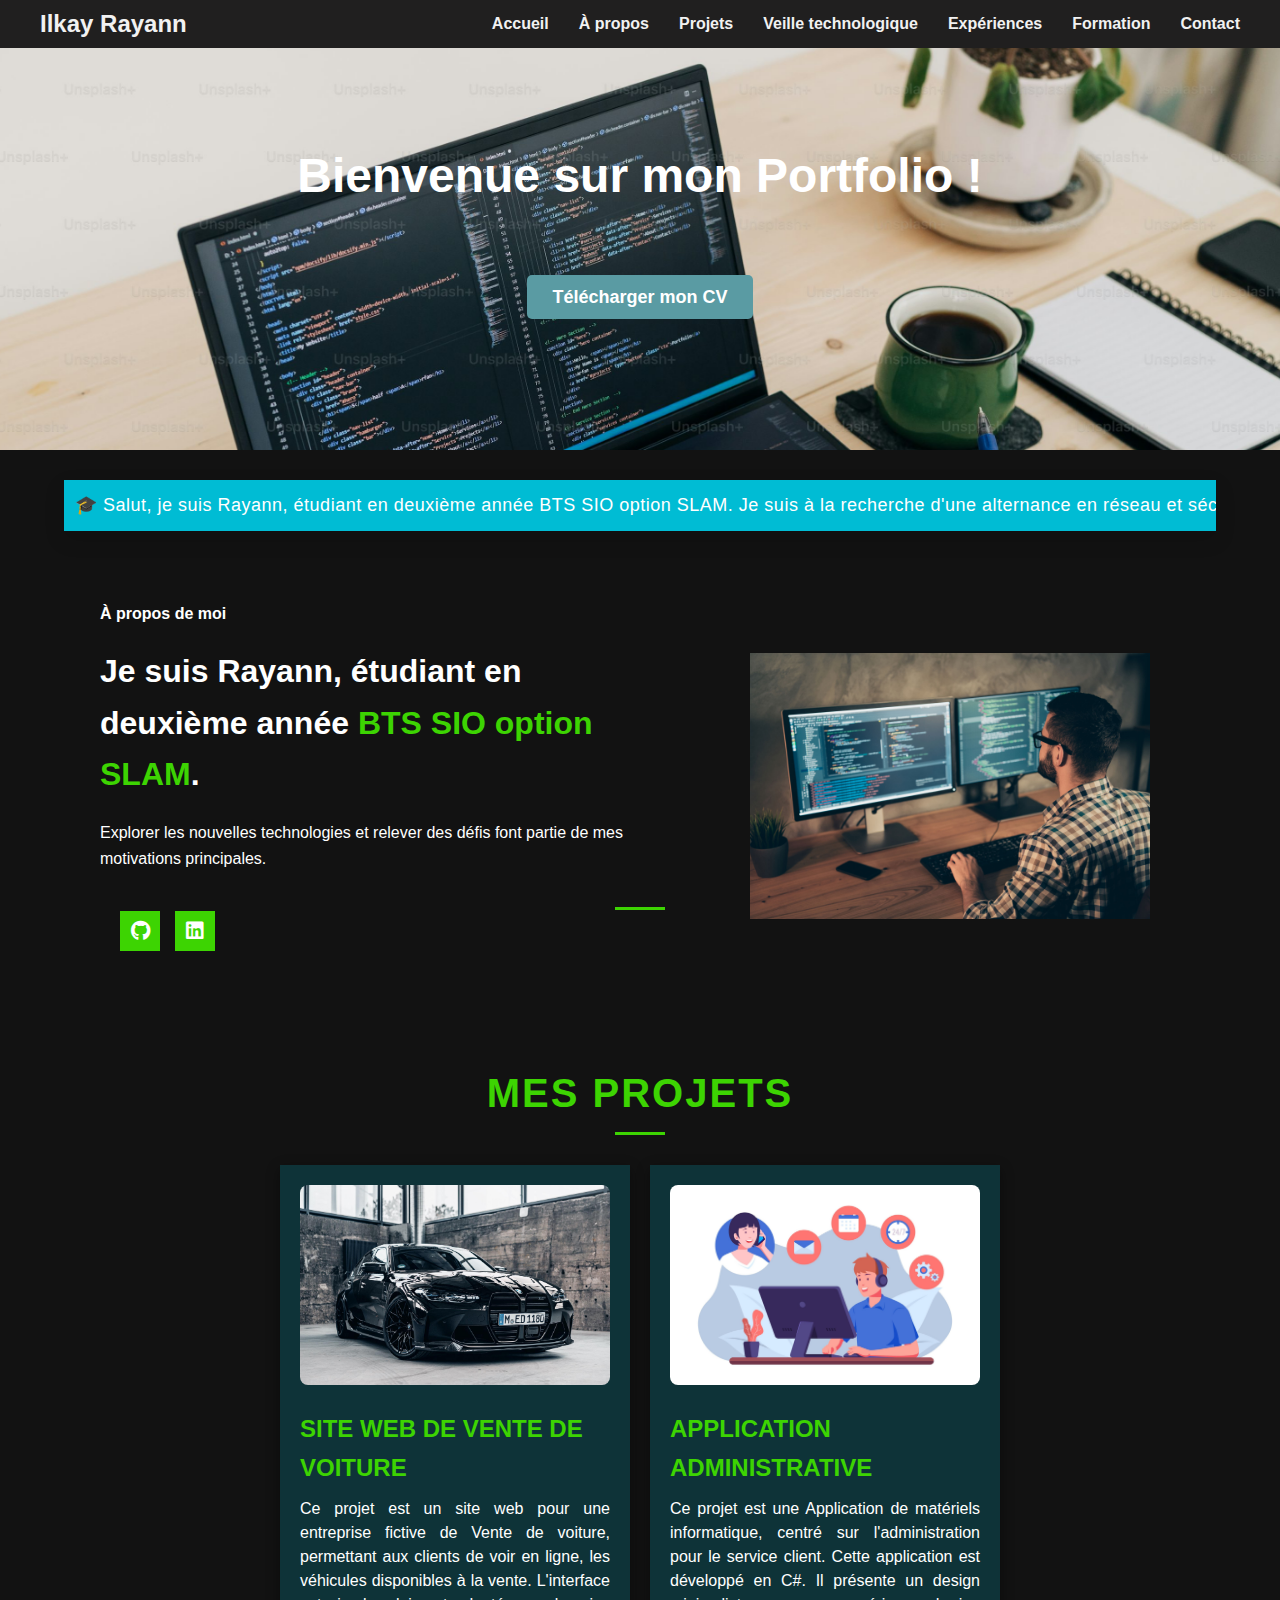
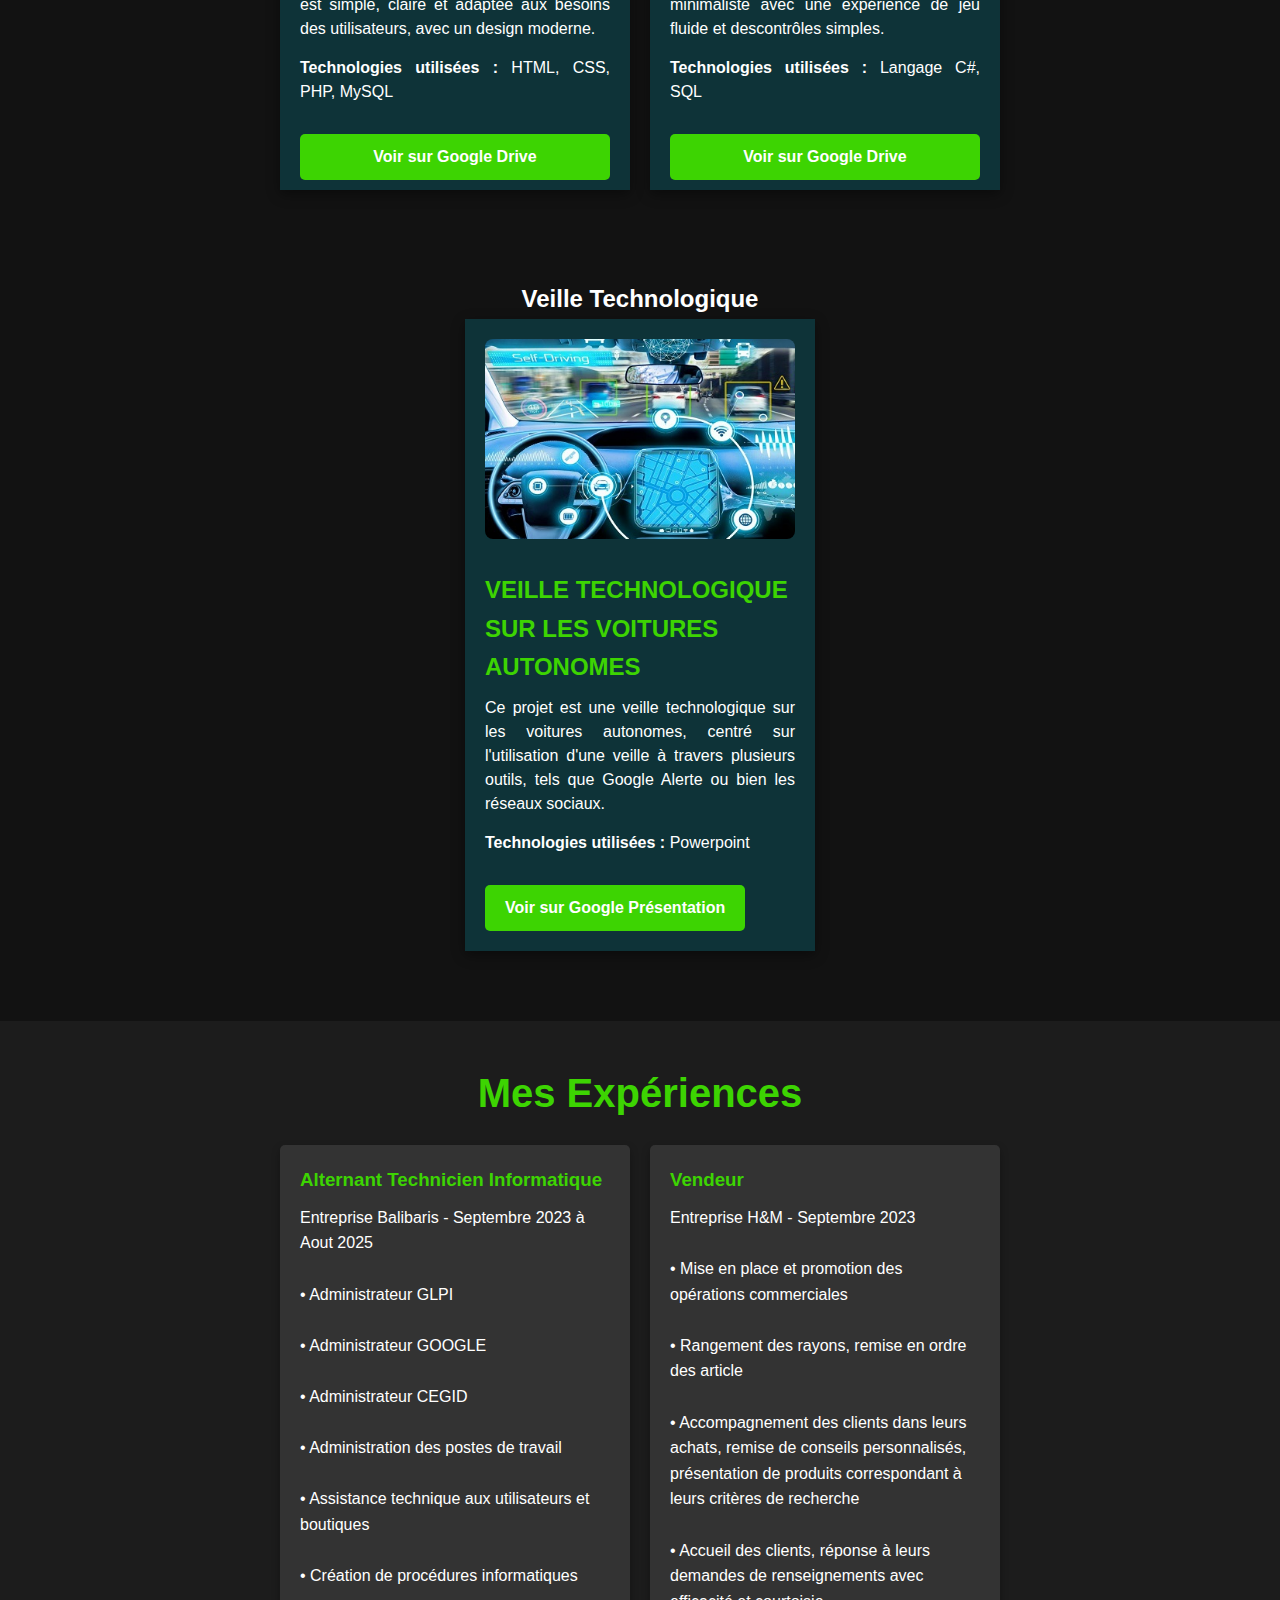
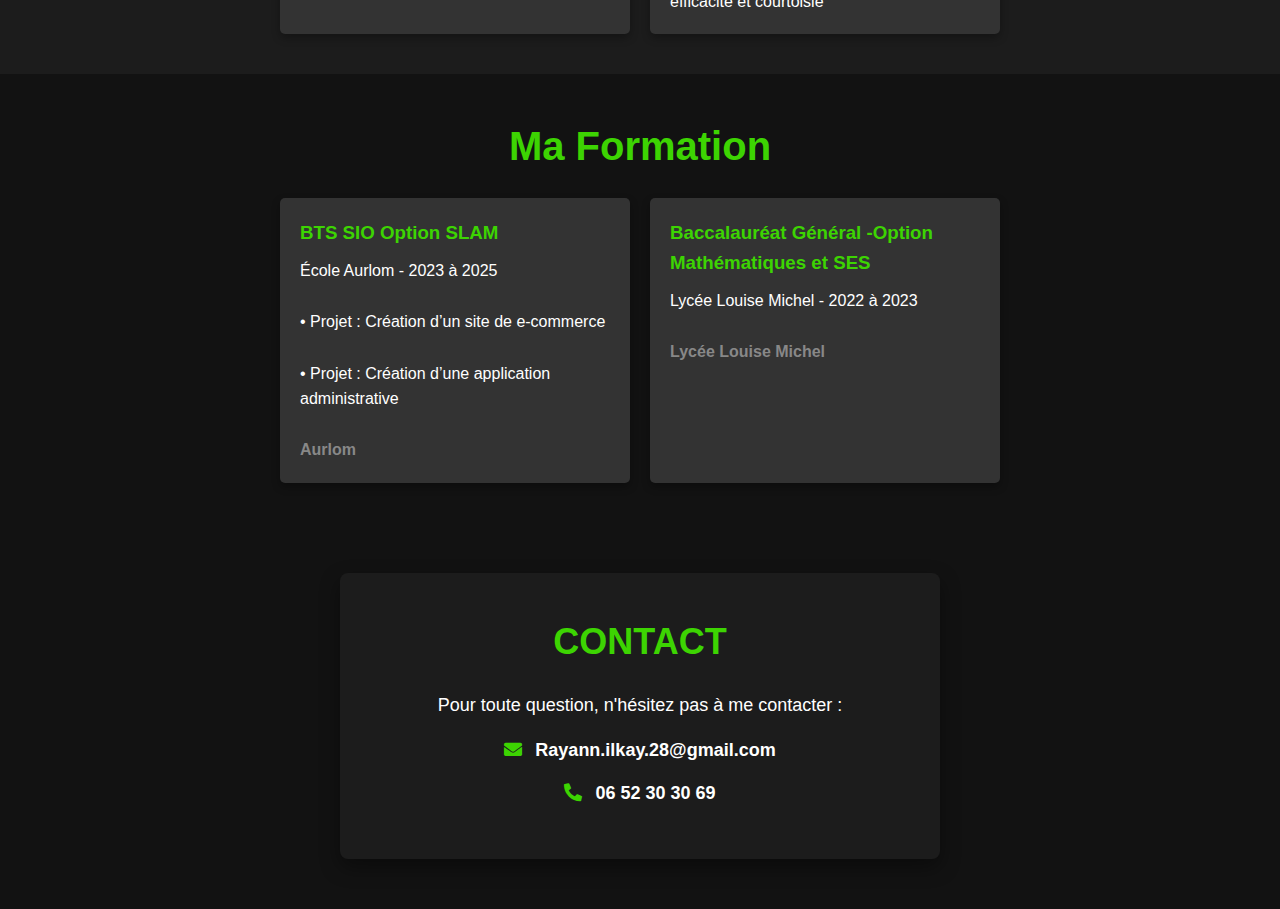
==== index.html @ 980ea661 "Update index.html" ====
<!DOCTYPE html>
<html lang="fr">

<head>
    <meta charset="UTF-8">
    <meta name="viewport" content="width=device-width, initial-scale=1.0">
    <link href="https://cdnjs.cloudflare.com/ajax/libs/font-awesome/5.15.4/css/all.min.css" rel="stylesheet">
    <title>Portfolio - Ilkay Rayann</title>
    <link rel="stylesheet" href="css/styles.css">
</head>

<body>
    <!-- Barre de navigation -->
    <header>
        <div class="navbar">
            <div class="logo">Ilkay Rayann</div>
            <nav>
                <ul class="nav-links">
                    <li><a href="#accueil" id="menu-accueil">Accueil</a></li>
                    <li><a href="#about" id="menu-about">À propos</a></li>
                    <li><a href="#projets" id="menu-projets">Projets</a></li>
                    <li><a href="#veille" id="menu-veille">Veille technologique</a></li>
                    <li><a href="#experiences" id="menu-experiences">Expériences</a></li>
                    <li><a href="#formation" id="menu-formation">Formation</a></li>
                    <li><a href="#contact" id="menu-contact">Contact</a></li>
                </ul>
            </nav>
            <div class="burger">
                <div class="line"></div>
                <div class="line"></div>
                <div class="line"></div>
            </div>
        </div>
    </header>

    <!-- Section Accueil -->
    <section id="accueil">
        <div class="content">
            <h1>Bienvenue sur mon Portfolio !</h1>
            <p>Je suis Ilkay Rayann, étudiant en deuxième année de BTS SIO option SLAM.</p>
            <br>
            <a href="CV_ILKAY_RAYANN.pdf" class="btn" download>Télécharger mon CV</a>
        </div>
    </section>

    <!-- Section Sleek Scrolling Bar -->
    <div class="sleek-scrolling-bar">
        <p>🎓 Salut, je suis Rayann, étudiant en deuxième année BTS SIO option SLAM. Je suis à la recherche d'une alternance en réseau et sécurité </p>
    </div>

    <!-- Section À propos -->
    <section id="about" class="main-content">
        <div class="left-column">
            <h2 class="small">À propos de moi</h2>
            <h1 class="large">Je suis Rayann, étudiant en deuxième année <span class="highlight">BTS SIO option
                    SLAM</span>.</h1>
            <p class="small">Explorer les nouvelles technologies et relever des défis font partie de mes motivations
                principales.</p>
            <div class="cta">
                
                <div class="social-icons">
                    <a href="https://github.com/Rayannys" target="_blank" class="icon github">
                        <i class="fab fa-github"></i>
                    </a>
                    <a href="https://www.linkedin.com/in/rayann-ilkay-1a6562274/" target="_blank" class="icon linkedin">
                        <i class="fab fa-linkedin"></i>
                    </a>
                </div>
            </div>
        </div>
        <div class="right-column">
            <img src="css/images/DEV.jpg" alt="Image de Profil" class="profile-image">
        </div>
    </section>

    <!-- Section Projets -->
    <section id="projets" class="projects">
        <h2>Mes Projets</h2>
        <div class="projects-container">
           
           
            <!-- Projet 1: Site Web de Vente de Voiture -->
            <div class="project-card">
                <img src="css/images/PPE1.jpg" alt="Site Web de Vente de Voiture" class="project-image">
                <h3>Site Web de Vente de Voiture</h3>
                <p class="project-description">Ce projet est un site web pour une entreprise fictive de Vente 
                    de voiture, permettant aux clients de voir en ligne, les véhicules disponibles à la vente. L'interface est simple, claire et adaptée aux
                    besoins des utilisateurs, avec un design moderne.</p>
                <p><strong>Technologies utilisées :</strong> HTML, CSS, PHP, MySQL</p>
                <a href="https://tinyurl.com/yas32jhe" class="drive-link" target="_blank">Voir sur Google Drive</a>
            </div>

 
            <!-- Projet 2: Application Administrative service client -->
            <div class="project-card">
                <img src="css/images/SAV.jpg" alt="Application Administrative" class="project-image">
                <h3>Application Administrative</h3>
                <p class="project-description">Ce projet est une Application de matériels informatique, centré sur l'administration pour le service client. 
                    Cette application est développé en C#. Il présente un design minimaliste avec une expérience de jeu fluide et descontrôles simples.</p>
                <p><strong>Technologies utilisées :</strong> Langage C#, SQL</p>
                <a href="https://tinyurl.com/25c963fn" class="drive-link" target="_blank">Voir sur Google Drive</a>
            </div>
      
        </div>
    </section>

              <!-- Section Veille Technologique -->
<section id="veille">
    <h2>Veille Technologique</h2>
    <div class="veille-container">
        <div class="veille-card">
            <img src="css/images/E4.jpg" alt="Veille technologique" class="veille-image">
            <h3>Veille technologique sur les voitures autonomes</h3>
            <p class="veille-description">Ce projet est une veille technologique sur les voitures autonomes, centré sur l'utilisation d'une veille à travers plusieurs outils, tels que Google Alerte ou bien les réseaux sociaux.</p>
            <p><strong>Technologies utilisées :</strong> Powerpoint</p>
            <a href="https://docs.google.com/presentation/d/1jbTxfVOalMhd9mjgR3KRWCX53O6tV93J/edit#" class="drive-link" target="_blank">Voir sur Google Présentation</a>
        </div>
    </div>
</section>
   

    <!-- Section Expériences -->
    <section id="experiences">
        <h2>Mes Expériences</h2>
        <div class="experiences-container">
            <div class="experience-card">
                <h3>Alternant Technicien Informatique</h3>
                <p>Entreprise Balibaris - Septembre 2023 à Aout 2025</p>
               
                <p>  
                   <br>• Administrateur GLPI
              <br> <br>• Administrateur GOOGLE
              <br> <br>• Administrateur CEGID
              <br> <br> • Administration des postes de travail
              <br> <br> • Assistance technique aux utilisateurs et boutiques
              <br> <br> • Création de procédures informatiques</p>
           
            </div>
            <div class="experience-card">
                <h3>Vendeur</h3>
                <p>Entreprise H&M - Septembre 2023</p>
                <p>
                    
               <br> • Mise en place et promotion des opérations commerciales
           <br> <br>• Rangement des rayons, remise en ordre des article
           <br> <br>• Accompagnement des clients dans leurs achats, remise de conseils
                    personnalisés, présentation de produits correspondant à leurs critères de
                    recherche
           <br> <br>• Accueil des clients, réponse à leurs demandes de renseignements avec
                    efficacité et courtoisie</p>
            </div>
        </div>
    </section>
    

    <!-- Section Formation -->
    <section id="formation">
        <h2>Ma Formation</h2>
        <div class="formation-container">
            <div class="formation-card">
                <h3>BTS SIO Option SLAM</h3>
                <p>École Aurlom - 2023 à 2025</p>
                <p>
                    <br>• Projet : Création d’un site de e-commerce
              <br><br>  • Projet : Création d’une application administrative</p>
               
                 <br>   <a href="https://www.aurlom.com/c-bts/cms/2452-bts-sio.html?_gl=1*n3flul*_up*MQ..*_gs*MQ..&gclid=Cj0KCQiAx9q6BhCDARIsACwUxu5YPir5GxwnkuAHNRBmlIlKyrubEKLatRWYUTVWZgVsoILCwoQP7mUaAr54EALw_wcB">Aurlom</a>
            </div>
            <div class="formation-card">
                <h3>Baccalauréat Général -Option Mathématiques et SES</h3>
                <p>Lycée Louise Michel - 2022 à 2023</p>
                <br> <a href="https://www.louisemichelbobigny.fr/bacGeneral">Lycée Louise Michel</a>

            </div>
        </div>
    </section>
    

    <!-- Section Contact -->
<section id="contact" class="contact">
    <h2>Contact</h2>
    <p>Pour toute question, n'hésitez pas à me contacter :</p>
    <div class="contact-info">
        <p><i class="fas fa-envelope"></i> <a href="mailto:">Rayann.ilkay.28@gmail.com</p>
        <p><i class="fas fa-phone-alt"></i> <a href="tel:">06 52 30 30 69</a></p>
    </div>
</section>


    <script src="js/script.js"></script>
</body>

</html>
---- css/styles.css ----
@import url('https://fonts.googleapis.com/css2?family=Poppins:wght@600&family=Roboto:wght@400&display=swap');



* {
  margin: 0;
    padding: 0;
    box-sizing: border-box;
}

body {
    font-family: 'Arial', sans-serif;
    background-color: #121212;
    color: #ffffff;
    line-height: 1.6;
}

header {
    width: 100%;
    position: fixed; /* La barre reste fixe */
    top: 0;
    left: 0;
    background-color: rgb(155, 148, 148); /* Opacité pleine */
    transition: background-color 0.3s ease;
    z-index: 1000; /* Assure que la barre est au-dessus */
}

.navbar {
    display: flex;
    justify-content: space-between;
    align-items: center;
    max-width: 1200px;
    margin: 0 auto;
}
header.scrolled {
    background-color: rgba(67, 67, 67, 0.7); 
}
.logo {
    font-size: 24px;
    font-weight: bold;
    color: #f1f1f1;
    cursor: pointer;
}

.nav-links {
    list-style: none;
    display: flex;
    gap: 30px;
    position: relative;
    z-index: 5;
}

.nav-links li {
    display: inline;
}

.nav-links a {
    text-decoration: none;
    color: #f1f1f1;
    font-size: 16px;
    position: relative;
    padding-bottom: 5px;
    transition: color 0.3s ease;
}

.nav-links a:hover {
    color: #4e6e72;
}

.nav-links a:before {
    content: '';
    position: absolute;
    bottom: 0;
    left: 0;
    width: 0;
    height: 2px;
    background-color: 4e6e72;
    transition: width 0.3s ease;
}

.nav-links a:hover:before {
    width: 100%;
}

.nav-links a.clicked:before {
    width: 100%;
}

.burger {
    display: none;
    flex-direction: column;
    gap: 5px;
    cursor: pointer;
    z-index: 15;
}

.burger .line {
    width: 25px;
    height: 3px;
    background-color: #ffffff;
}


/* "Bienvenue sur mon portfolio" */
#accueil {
    position: relative;
    height: 50vh;
    background-image: url('images/it.jpg');
    background-attachment: fixed;
    background-size: cover;
    background-position: center;
    display: flex;
    justify-content: center;
    align-items: center;
    text-align: center;
    color: #ffffff;
    z-index: 1;
}

#accueil .content {
    position: relative;
    z-index: 2;
    padding: 20px;
    text-align: center;
}

#accueil h1 {
    font-size: 48px;
    font-weight: bold;
    animation: fadeIn 3s ease-in-out;
    margin-bottom: 10px;
}

#accueil p {
    font-size: 20px;
    margin-top: 10px;
    opacity: 0;
    animation: fadeIn 3s ease-in-out 1s forwards;
}

#accueil .btn {
    margin-top: 30px;
    padding: 12px 25px;
    background-color: #5a9ba3;
    color: #fff;
    font-size: 18px;
    text-decoration: none;
    border-radius: 5px;
    transition: background-color 0.3s ease;
}

#accueil .btn:hover {
    background-color: #0097a7;
}

@keyframes fadeIn {
    from {
        opacity: 0;
        transform: translateY(20px);
    }
    to {
        opacity: 1;
        transform: translateY(0);
    }
}

@media (max-width: 768px) {
    #accueil {
        height: 50vh;
        background-size: cover;
    }

    #accueil .content {
        padding: 15px;
    }

    #accueil h1 {
        font-size: 32px;
        margin-bottom: 5px;
    }

    #accueil p {
        font-size: 18px;
        margin-top: 5px;
    }

    #accueil .btn {
        padding: 10px 20px;
        font-size: 16px;
        margin-top: 30px;
    }
}

@media (max-width: 480px) {
    #accueil {
        height: 50vh;
    }

    #accueil h1 {
        font-size: 24px;
    }

    #accueil p {
        font-size: 16px;
    }

    #accueil .btn {
        padding: 8px 15px;
        font-size: 14px;
        margin-top: 20px;
    }
}

@media (max-width: 768px) {
    .nav-links {
        flex-direction: column;
        align-items: flex-start;
        gap: 15px;
        position: fixed;
        top: 60px;
        right: -100%;
        background-color: rgba(0, 0, 0, 0.7);
        width: 200px;
        padding: 20px;
        border-radius: 5px;
        transition: right 0.5s ease;
        z-index: 10;
    }

    .nav-links.active {
        right: 20px;
    }

    .burger {
        display: flex;
    }
}









/* ******************************** Barre violette défilante ******************************************** */
.sleek-scrolling-bar {
    background:  #00bcd4; 
    color: #ffffff; 
    padding: 11px;
    overflow: hidden;
    white-space: nowrap;
    text-align: center;
    margin: 30px auto; 
    max-width: 90%; 
    box-shadow: 0 8px 20px rgba(0, 0, 0, 0.15); 
}

.sleek-scrolling-bar p {
    display: inline-block;
    font-family: 'Inter', sans-serif; 
    font-size: 18px;
    font-weight: 500; 
    letter-spacing: 0.5px; 
    animation: sleek-scrolling 15s linear infinite;
    margin: 0;
}
@keyframes sleek-scrolling {
    0% {
        transform: translateX(100%);
    }
    100% {
        transform: translateX(-100%);
    }
}


    /********************* STYLE2 POUR L IMAGE ET LE TEXTE A PROPOS DE MOI  ********************/
    .main-content {
        display: flex;
        justify-content: space-between;
        align-items: center;
        max-width: 1200px;
        margin: 50px auto;
        padding: 20px;
        gap: 40px;
    }
    
    .left-column {
        flex: 1;
        display: flex;
        flex-direction: column;
        gap: 20px;
        text-align: left;
        padding-left: 40px; /* Ajouter une marge à gauche */
    }
    
    .right-column {
        flex: 1;
        display: flex;
        justify-content: center;
    }
    
    .profile-image {
        width: 100%;
        max-width: 400px;  /* Limite de la taille de l'image */
        height: auto;
        /* Pas de border-radius ici, l'image restera carrée/rectangulaire */
    }
    
    /* Taille des textes */
    .small {
        font-size: 1rem;
    }
    
    .large {
        font-size: 2rem;
        font-weight: bold;
    }
    
    /* Texte de la couleur du bouton */
    .highlight {
        color: #3dd402; /* La même couleur que le bouton */
    }
    




  /* Conteneur principal */
  .cta {
    display: flex;
    align-items: center; /* Aligne les éléments verticalement */
    justify-content: flex-start; /* Les laisse à gauche (pas centrés) */
    gap: 20px; /* Espacement entre le bouton et les icônes */
    margin: 20px;
}

/* Bouton principal */
.cta button {
    padding: 10px 20px;
    font-size: 16px;
    background-color: #3dd402;
    color: #ffffff;
    border: none;
    cursor: pointer;
    transition: background-color 0.3s ease, transform 0.3s ease;
}

.cta button:hover {
    background-color:#3dd402;
    transform: scale(1.05);
}

.social-icons {
    display: flex;
    gap: 15px; 
}

.social-icons .icon {
    display: flex;
    align-items: center;
    justify-content: center;
    width: 40px;
    height: 40px;
    background-color: #3dd402;
    text-decoration: none;
    color: #fff;
    transition: background-color 0.3s ease, transform 0.3s ease;
}

.social-icons .icon.github:hover {
    background-color: #3dd402;
}

.social-icons .icon.linkedin:hover {
    background-color: #3dd402;
}

.social-icons .icon i {
    font-size: 20px;
}


    @media (max-width: 768px) {
        .main-content {
            flex-direction: column;
            align-items: center;
            text-align: center;
        }
    
        .left-column {
            text-align: center;
            padding-left: 0; 
        }
    
        .right-column {
            margin-top: 20px;
        }
    
        .profile-image {
            max-width: 100%; 
        }
    
        .social-icons {
            justify-content: center;
        }
    }









/******************* STYLE2 POUR LES PROJETS ****************************/

.projects h2 {
    color: #3dd402;
    font-size: 40px;
    font-weight: bold;
    text-transform: uppercase;
    text-align: center;
    margin-bottom: 40px;
    letter-spacing: 2px;
    position: relative;
}

h2::after {
    content: '';
    position: absolute;
    bottom: -10px;
    left: 50%;
    transform: translateX(-50%);
    width: 50px;
    height: 3px;
    background-color: #3dd402;
}
/* Ilkay Rayann > header */
header {
    background-color: #201f1f;
    padding: 5px;
}

nav .menu {
    display: flex;
    justify-content: center;
    list-style: none;
}

nav .menu li {
    margin: 0 15px;
}

nav .menu a {
    text-decoration: none;
    color: #fff;
    font-size: 19px;
}

.projects {
    text-align: center;
    margin: 50px auto;
    padding: 20px;
    max-width: 1200px;
}

.projects-container {
    display: flex;
    flex-wrap: wrap;
    justify-content: center;
    gap: 20px;
}

.project-card {
    background-color: #00bbd432;
    overflow: hidden;
    width: 350px;
    height: 625px; /* Fixez la hauteur ici */
    padding: 20px;
    text-align: left;
    box-shadow: 0 4px 12px rgba(0, 0, 0, 0.4);
    transition: transform 0.3s ease, box-shadow 0.3s ease;
    display: flex;
    flex-direction: column;
    justify-content: space-between;
}


.project-card:hover {
    transform: translateY(-12px);
    box-shadow: 0 8px 18px rgba(0, 0, 0, 0.5);
}

.project-card img {
    width: 100%;
    height: 200px; 
    object-fit: cover;
    border-radius: 8px;
    margin-bottom: 15px;
}

.project-card h3 {
    color: #3dd402;
    font-size: 24px;
    margin: 10px 0;
    text-transform: uppercase;
}

.project-card p {
    font-size: 16px;
    color: #ffffff;
    line-height: 1.5;
    margin-bottom: 15px;
    text-align: justify;
}

.project-card a {
    background-color: #3dd402;
    color: #fff;
    padding: 10px 20px;
    text-decoration: none;
    border-radius: 5px;
    display: inline-block;
    font-size: 16px;
    transition: background-color 0.3s ease;
    margin-top: 15px;
    text-align: center;
}

.project-card a:hover {
    background-color:#3dd402;
}

.hidden {
    display: none;
}

#show-more-btn {
    background-color:#3dd402;
    color: white;
    padding: 12px 25px;
    font-size: 18px;
    border: none;
    border-radius: 5px;
    cursor: pointer;
    transition: background-color 0.3s ease;
    margin-top: 20px;
}

#show-more-btn:hover {
    background-color: #3dd402;
}

@media (max-width: 768px) {
    .projects-container {
        flex-direction: column;
        align-items: center;
    }

    .project-card {
        width: 80%; 
    }

    .project-card img {
        height: 250px; 
    }

    #show-more-btn {
        width: 100%;
        font-size: 19px;
    }
}



#experiences {
    background-color: #1c1c1c;
    padding: 40px 20px;
    text-align: center;
}

#experiences h2 {
    color: #3dd402;
    font-size: 40px;
    margin-bottom: 20px;
}

.experiences-container {
    display: flex;
    flex-wrap: wrap;
    gap: 20px;
    justify-content: center;
}

.experience-card {
    background: #333;
    padding: 20px;
    border-radius: 5px;
    max-width: 350px;
    text-align: left;
    box-shadow: 0 4px 8px rgba(0, 0, 0, 0.3);
}

.experience-card h3 {
    color:#3dd402;
    margin-bottom: 10px;
}

.experience-card p {
    font-size: 16px;
    line-height: 1.6;
}



#formation {
    background-color: #121212;
    padding: 40px 20px;
    text-align: center;
}

#formation h2 {
    color: #3dd402;
    font-size: 40px;
    margin-bottom: 20px;
}

.formation-container {
    display: flex;
    flex-wrap: wrap;
    gap: 20px;
    justify-content: center;
}

.formation-card {
    background: #333;
    padding: 20px;
    border-radius: 5px;
    max-width: 350px;
    text-align: left;
    box-shadow: 0 4px 8px rgba(0, 0, 0, 0.3);
}

.formation-card h3 {
    color: #3dd402;
    margin-bottom: 10px;
}

.formation-card p {
    font-size: 16px;
    line-height: 1.6;
}


#contact {
    background-color: #1c1c1c;
    padding: 40px 20px;
    text-align: center;
}

/* Section Contact */
.contact {
    text-align: center;
    margin: 50px auto;
    padding: 40px 20px;
    background-color: rgba(31, 31, 31, 0.9);
    color: #ffffff;
    border-radius: 8px;
    box-shadow: 0 8px 20px rgba(0, 0, 0, 0.4);
    max-width: 600px;
}

.contact h2 {
    color: #3dd402;
    font-size: 36px;
    margin-bottom: 20px;
    text-transform: uppercase;
}

.contact p {
    font-size: 18px;
    line-height: 1.6;
    margin-bottom: 15px;
}

.contact-info p {
    font-size: 18px;
    line-height: 1.8;
    margin: 10px 0;
}

.contact-info i {
    color: #3dd402;
    margin-right: 8px;
    font-size: 18px;
}

.contact-info a {
    color: #ffffff;
    text-decoration: none;
    transition: color 0.3s ease;
}

.contact-info a:hover {
    color: #3dd402;
}

@media (max-width: 768px) {
    .contact {
        padding: 20px;
    }

    .contact h2 {
        font-size: 28px;
    }

    .contact p,
    .contact-info p {
        font-size: 16px;
    }
}

a {
    color:#888888;
    text-decoration: none;
    font-weight: bold;
    transition: color 0.3s ease;
}

a:hover {
    color: #888888;
    text-decoration: underline;
}

/* Section Veille Technologique */
#veille {
    text-align: center;
    margin: 50px auto;
    padding: 20px;
    max-width: 1200px;
}

.veille-container {
    display: flex;
    justify-content: center;
    flex-wrap: wrap;
    gap: 20px;
}
#veille-techno {
    background-color: #1c1c1c;
    padding: 40px 20px;
    text-align: center;
}

#veille-techno h2 {
    color:#3dd402;
    font-size: 40px;
    font-weight: bold;
    text-transform: uppercase;
    text-align: center;
    margin-bottom: 40px;
    letter-spacing: 2px;
    position: relative;
}

#veille-techno h2::after {
    content: '';
    position: absolute;
    bottom: -10px;
    left: 50%;
    transform: translateX(-50%);
    width: 50px;
    height: 3px;
    background-color: #3dd402;
}

.veille-container {
    display: flex;
    flex-wrap: wrap;
    justify-content: center;
    gap: 20px;
}

.veille-card {
    background-color: #00bbd432;
    overflow: hidden;
    width: 350px;
    padding: 20px;
    text-align: left;
    box-shadow: 0 4px 12px rgba(0, 0, 0, 0.4);
    transition: transform 0.3s ease, box-shadow 0.3s ease;
}

.veille-card:hover {
    transform: translateY(-12px);
    box-shadow: 0 8px 18px rgba(0, 0, 0, 0.5);
}

.veille-card img {
    width: 100%;
    height: 200px;
    object-fit: cover;
    border-radius: 8px;
    margin-bottom: 15px;
}

.veille-card h3 {
    color:#3dd402;
    font-size: 24px;
    margin: 10px 0;
    text-transform: uppercase;
}

.veille-card p {
    font-size: 16px;
    color: #ffffff;
    line-height: 1.5;
    margin-bottom: 15px;
    text-align: justify;
}

.veille-card a {
    background-color: #3dd402;
    color: #fff;
    padding: 10px 20px;
    text-decoration: none;
    border-radius: 5px;
    display: inline-block;
    font-size: 16px;
    transition: background-color 0.3s ease;
    margin-top: 15px;
    text-align: center;
}

.veille-card a:hover {
    background-color: #0097a7;
}
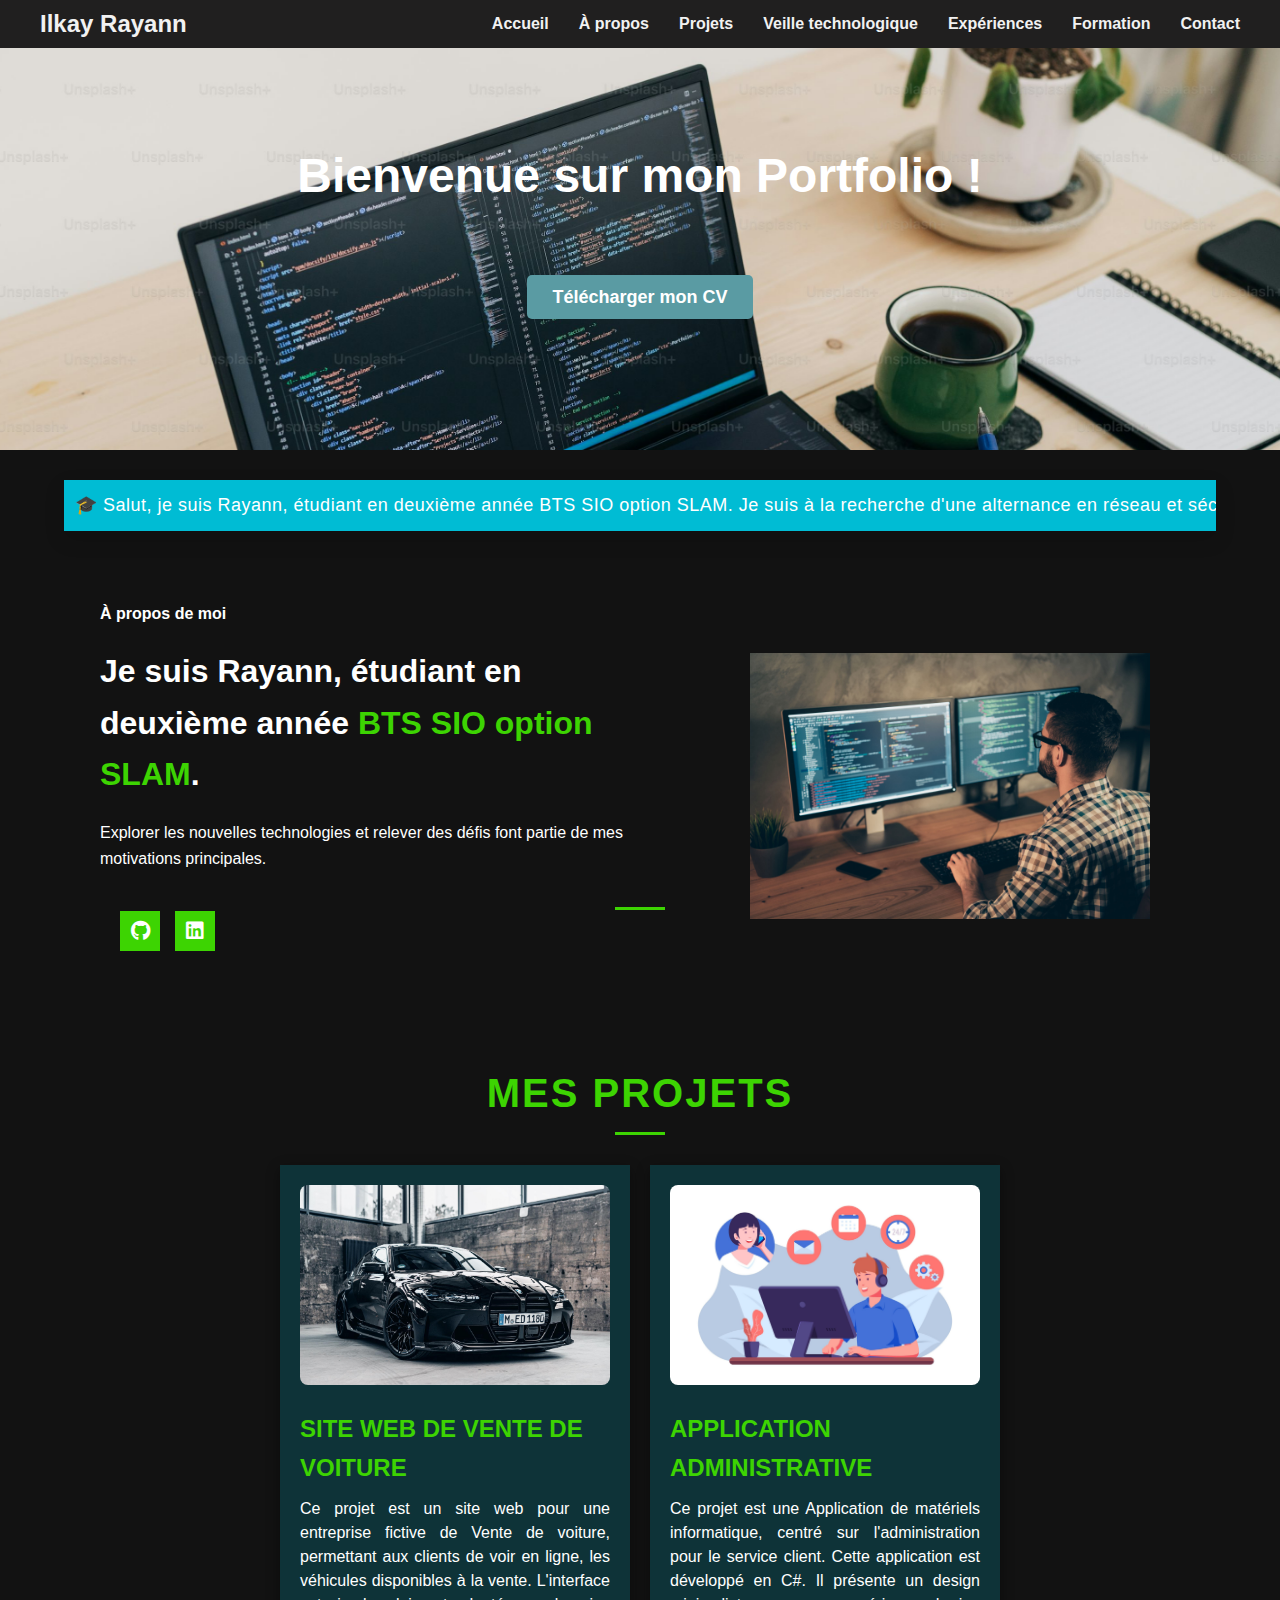
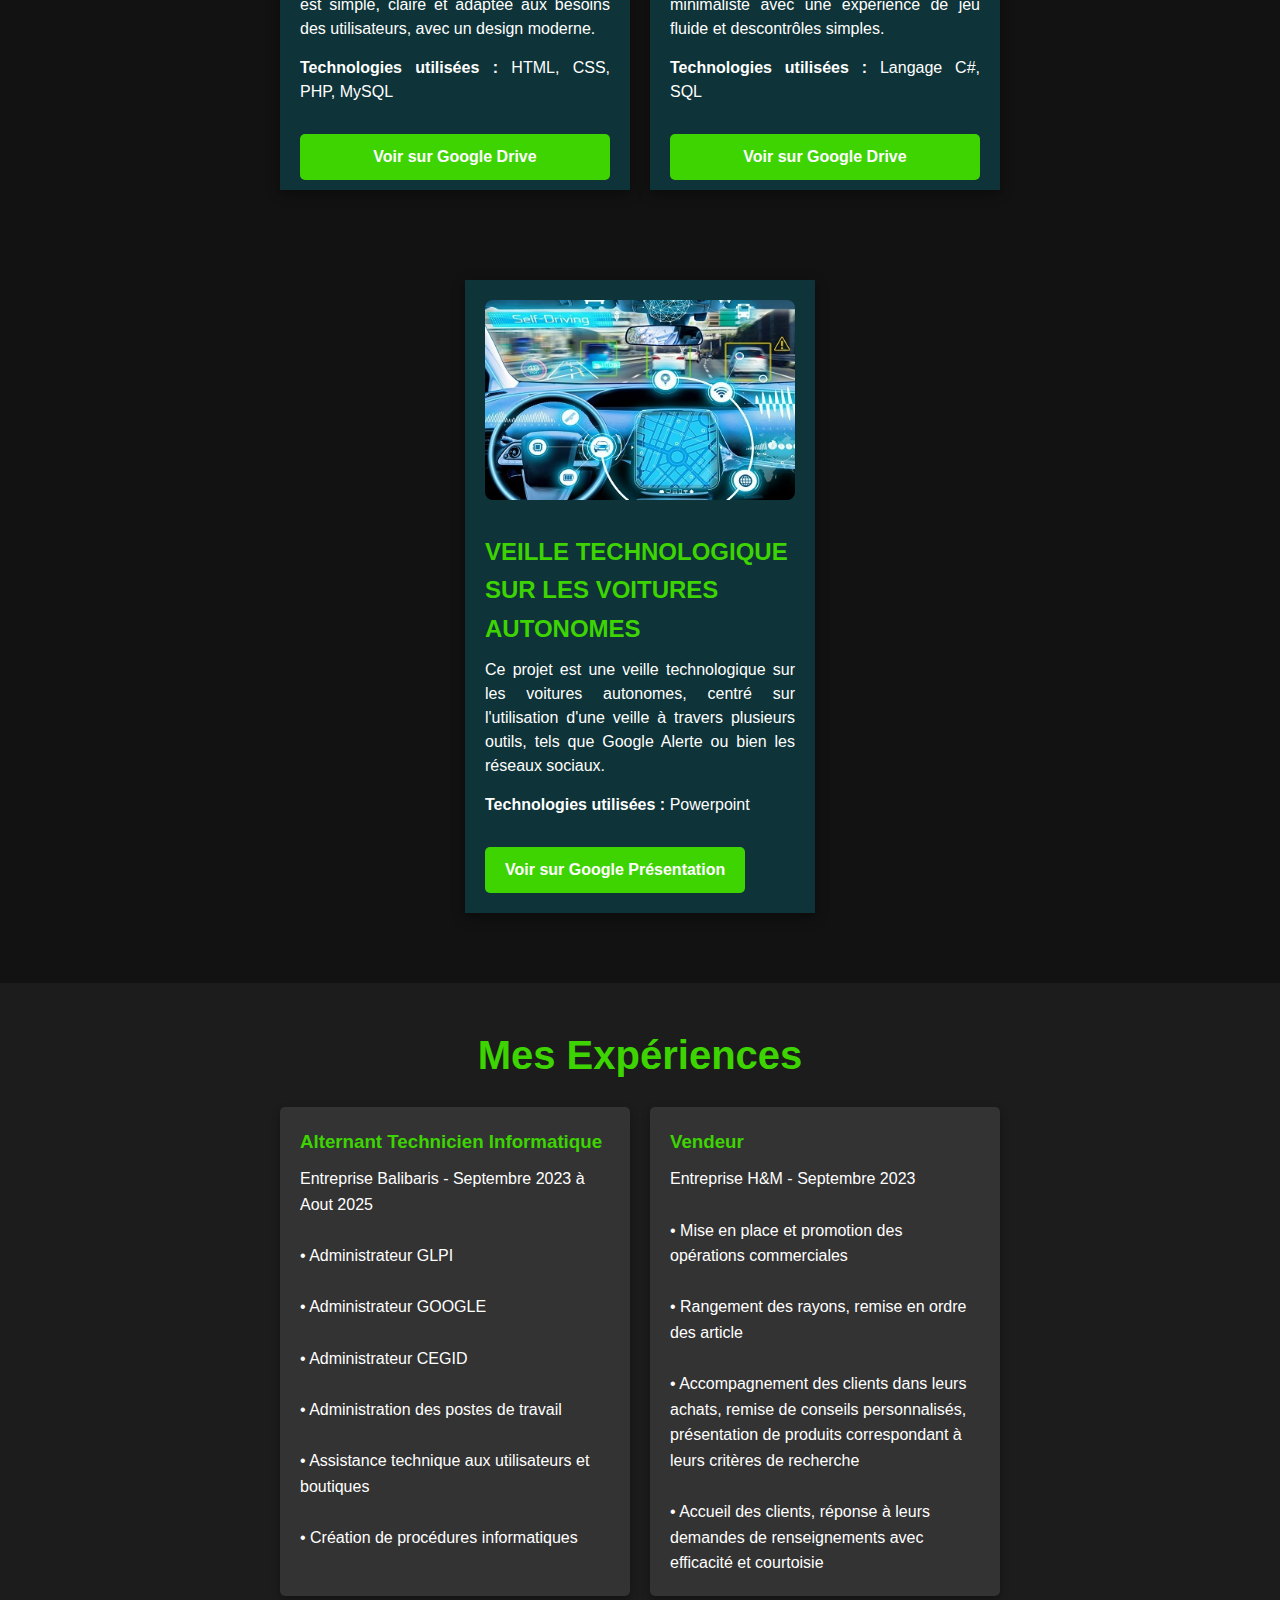
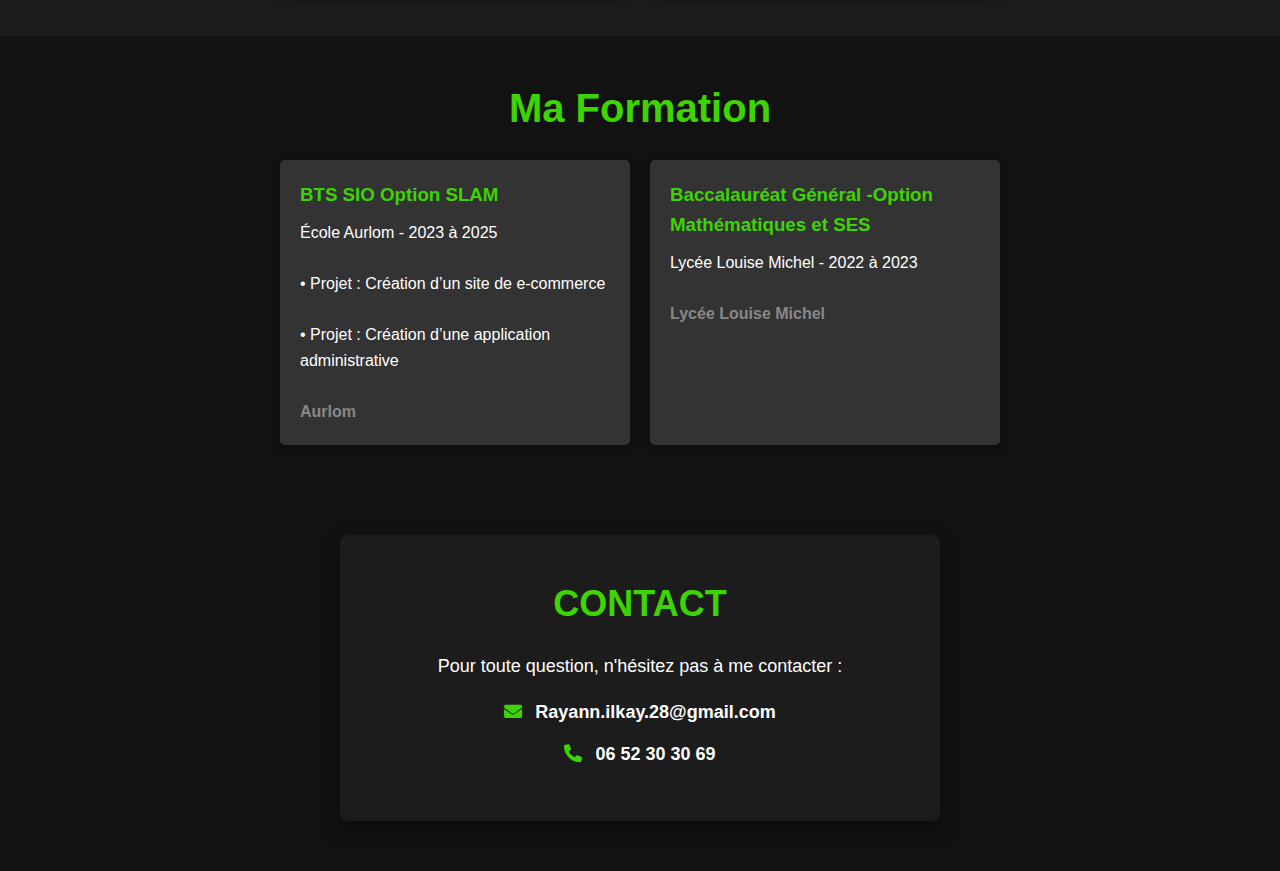
==== commit 351d3fdf: "Update index.html" ====
--- a/index.html
+++ b/index.html
@@ -106,7 +106,7 @@
 
               <!-- Section Veille Technologique -->
 <section id="veille">
-    <h2>Veille Technologique</h2>
+
     <div class="veille-container">
         <div class="veille-card">
             <img src="css/images/E4.jpg" alt="Veille technologique" class="veille-image">
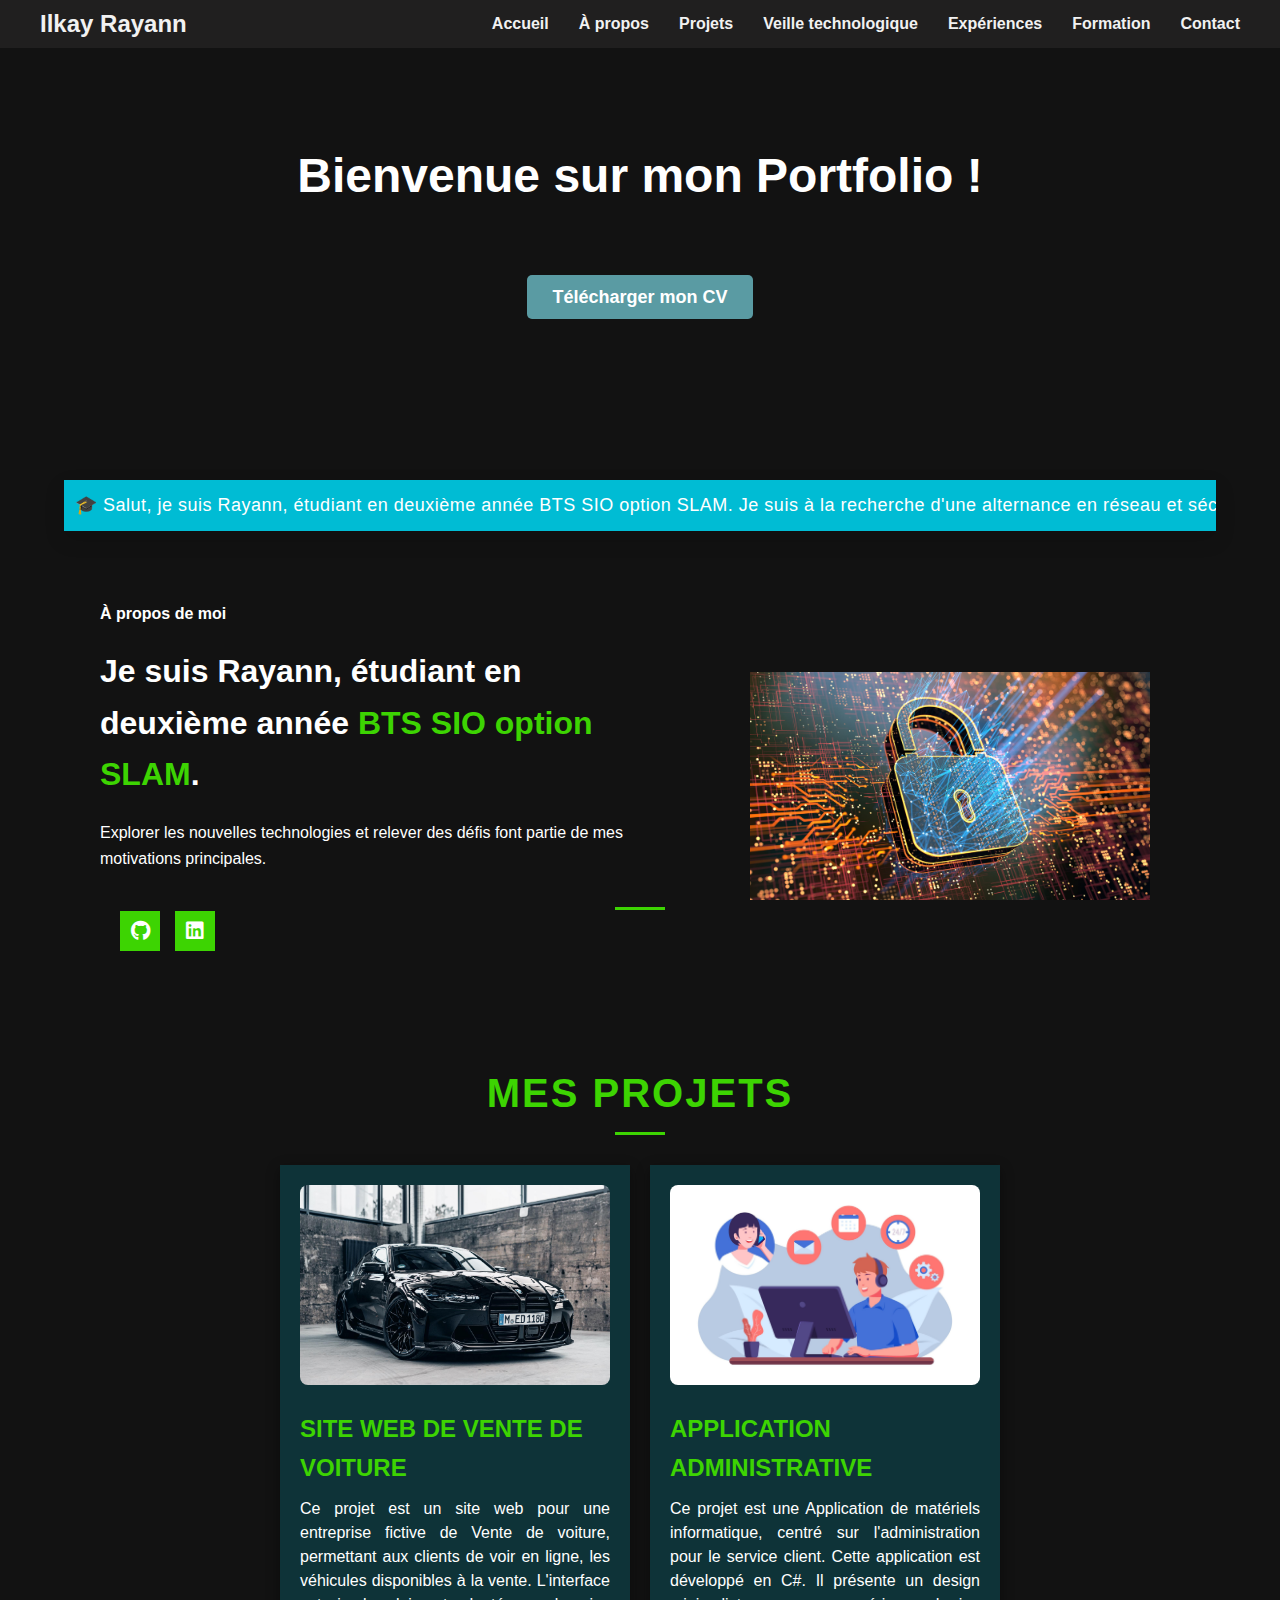
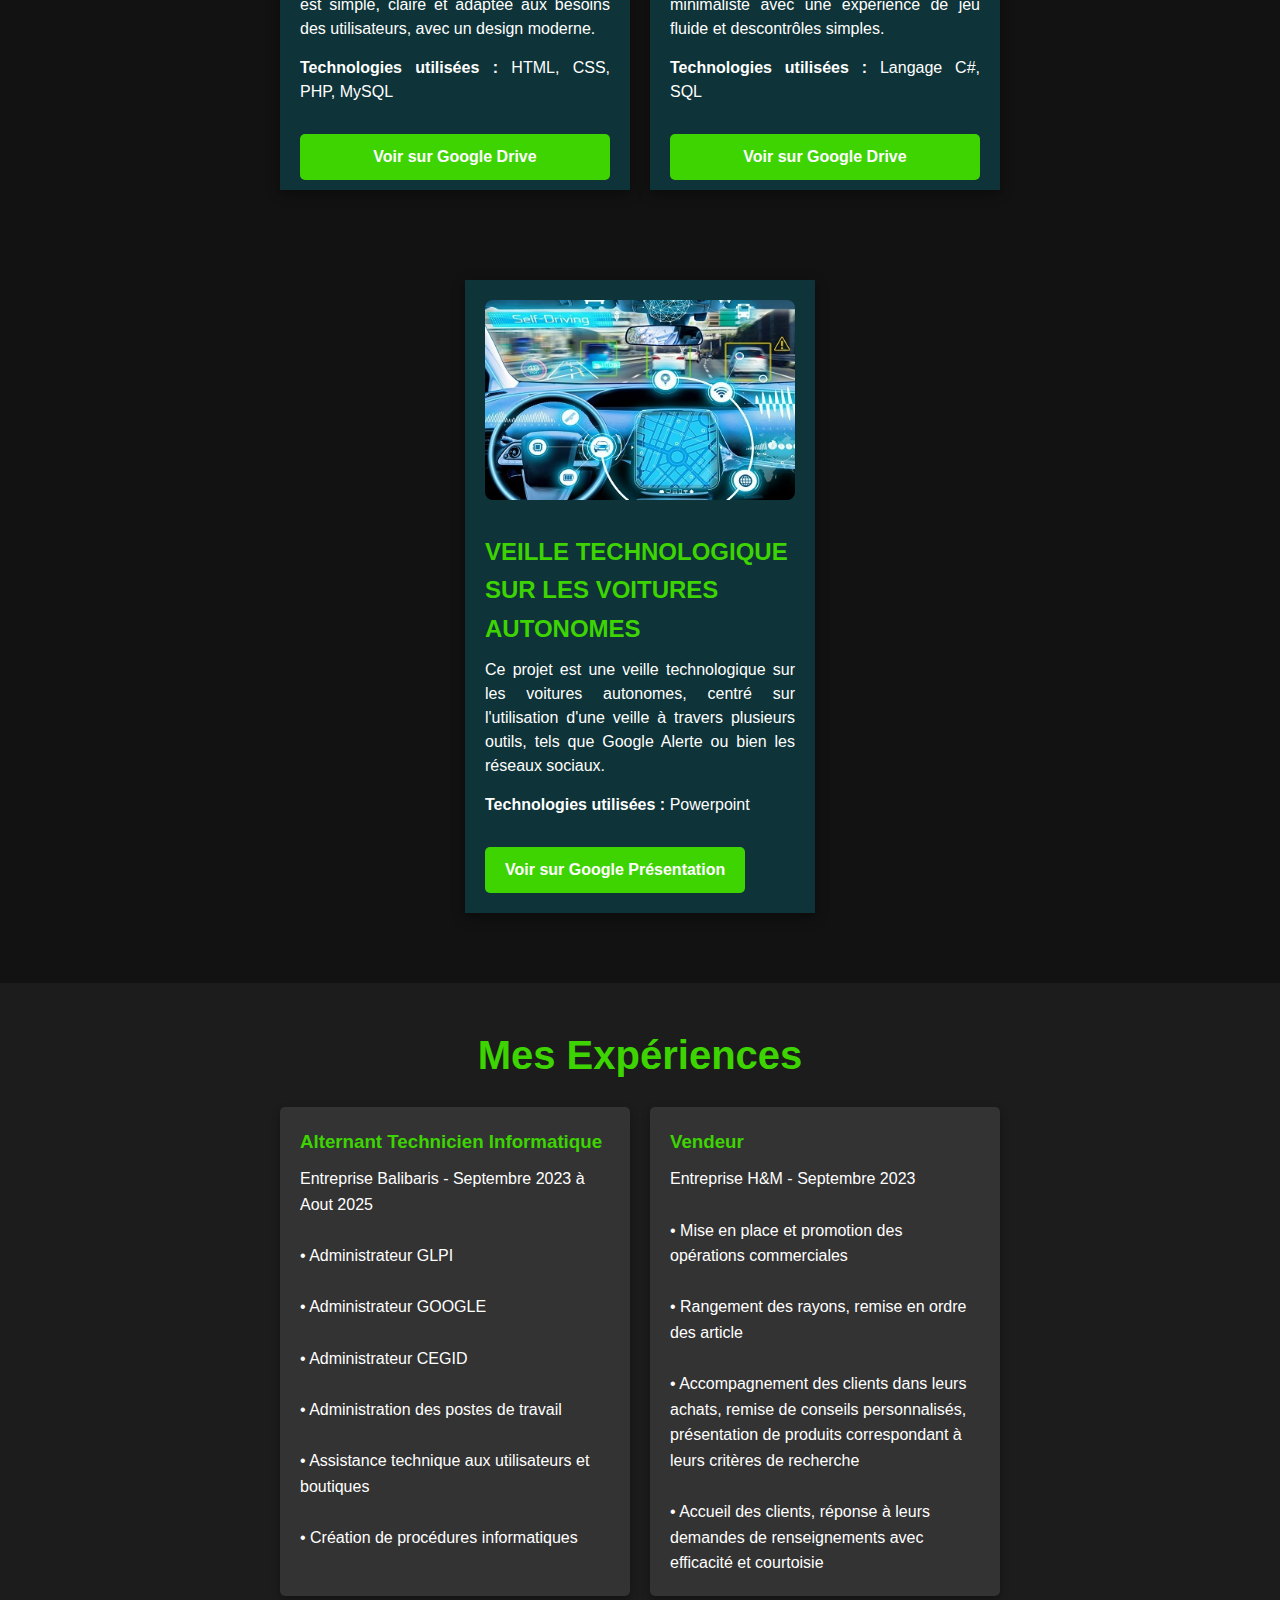
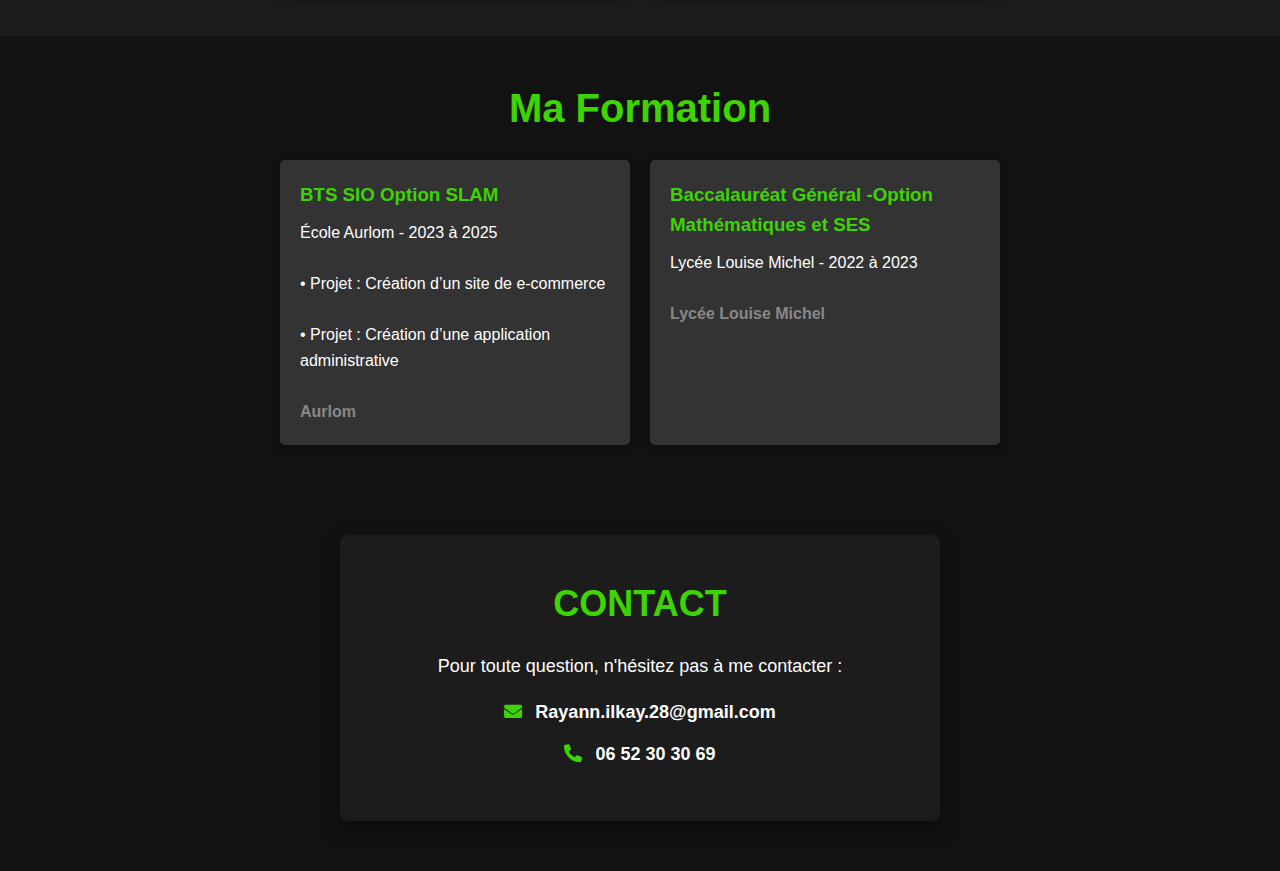
==== commit 9aae4aec: "Update index.html" ====
--- a/index.html
+++ b/index.html
@@ -69,7 +69,7 @@
             </div>
         </div>
         <div class="right-column">
-            <img src="css/images/DEV.jpg" alt="Image de Profil" class="profile-image">
+            <img src="css/images/Cyber.jpg" alt="Image de Profil" class="profile-image">
         </div>
     </section>
 
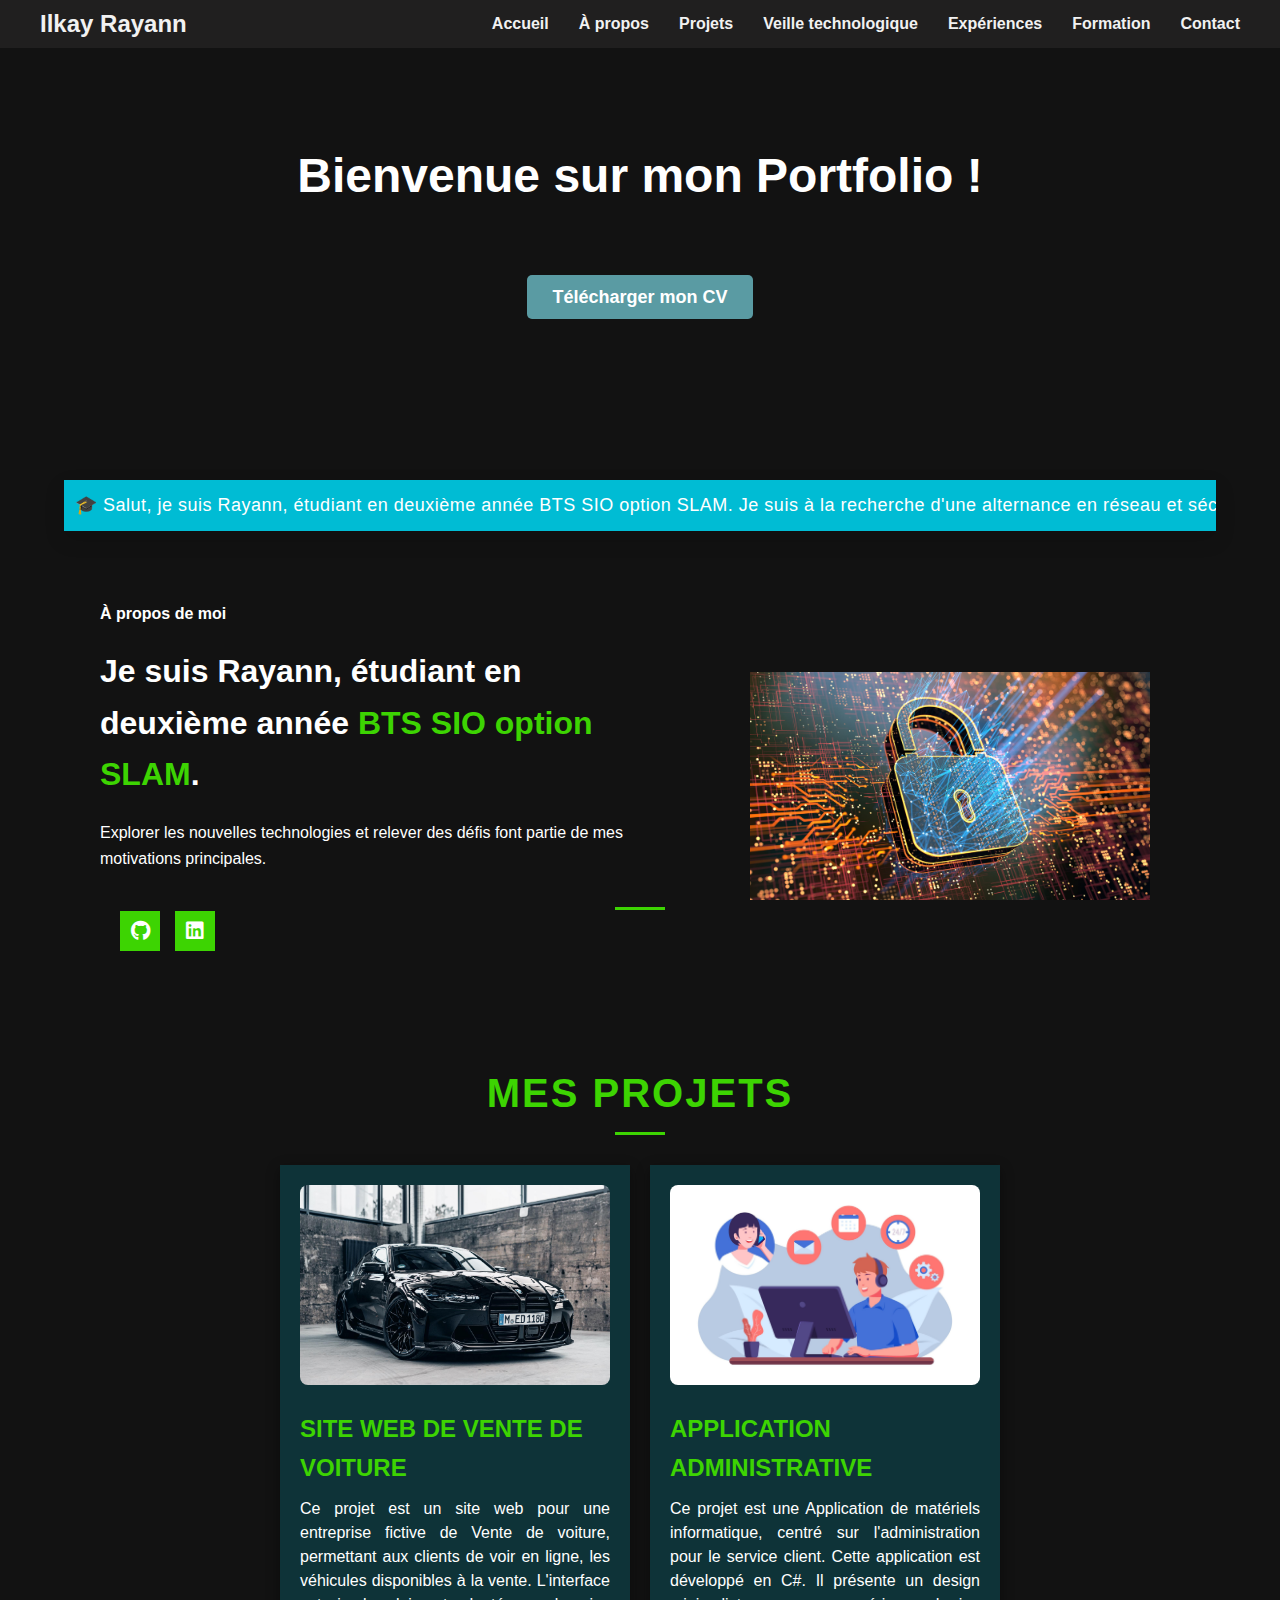
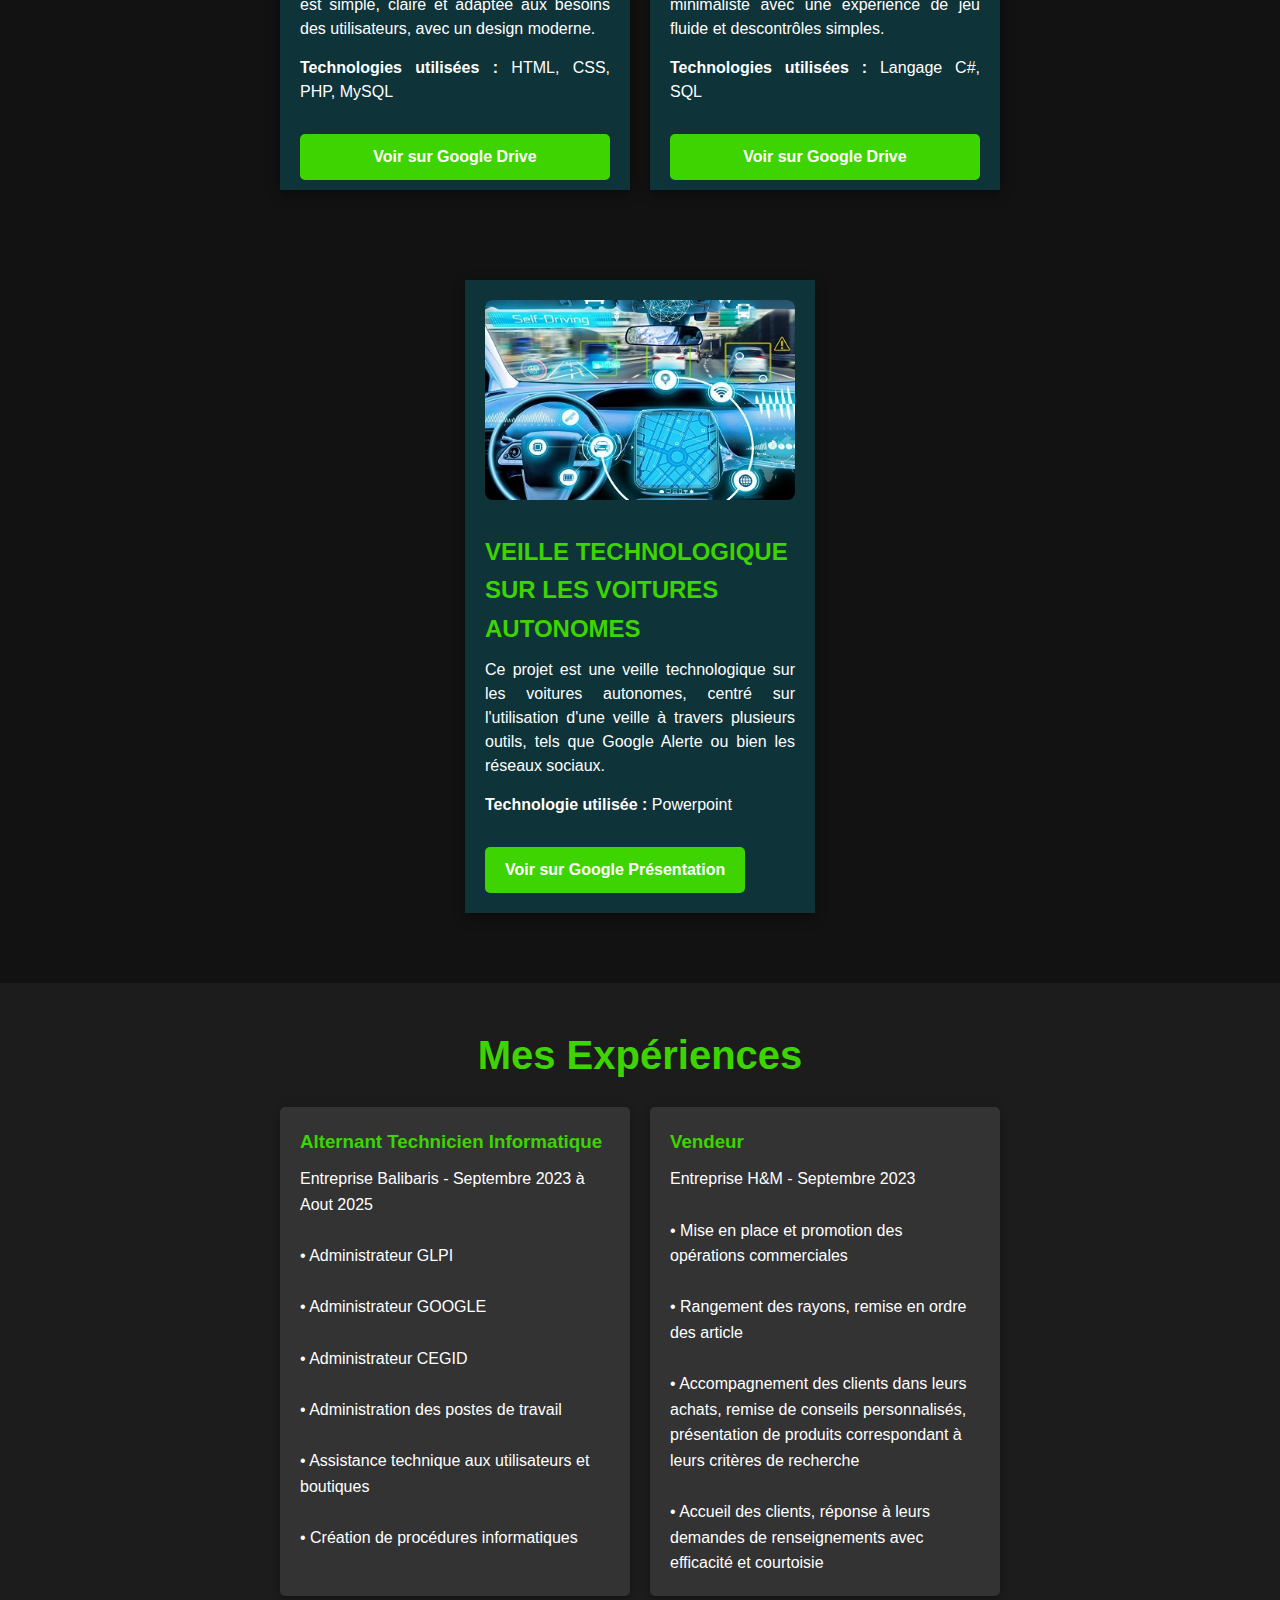
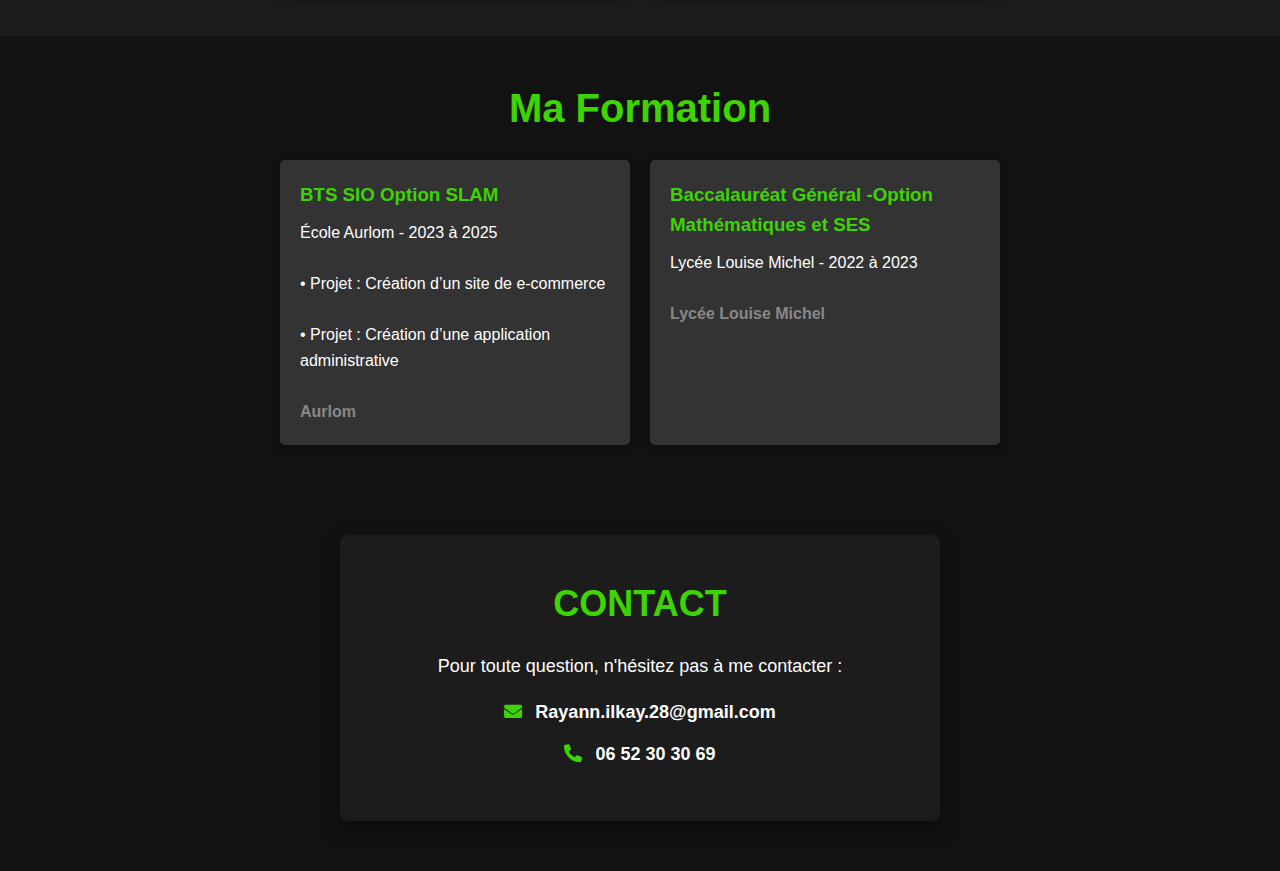
==== commit 8a3dc9bd: "Update index.html" ====
--- a/index.html
+++ b/index.html
@@ -112,7 +112,7 @@
             <img src="css/images/E4.jpg" alt="Veille technologique" class="veille-image">
             <h3>Veille technologique sur les voitures autonomes</h3>
             <p class="veille-description">Ce projet est une veille technologique sur les voitures autonomes, centré sur l'utilisation d'une veille à travers plusieurs outils, tels que Google Alerte ou bien les réseaux sociaux.</p>
-            <p><strong>Technologies utilisées :</strong> Powerpoint</p>
+            <p><strong>Technologie utilisée :</strong> Powerpoint</p>
             <a href="https://docs.google.com/presentation/d/1jbTxfVOalMhd9mjgR3KRWCX53O6tV93J/edit#" class="drive-link" target="_blank">Voir sur Google Présentation</a>
         </div>
     </div>
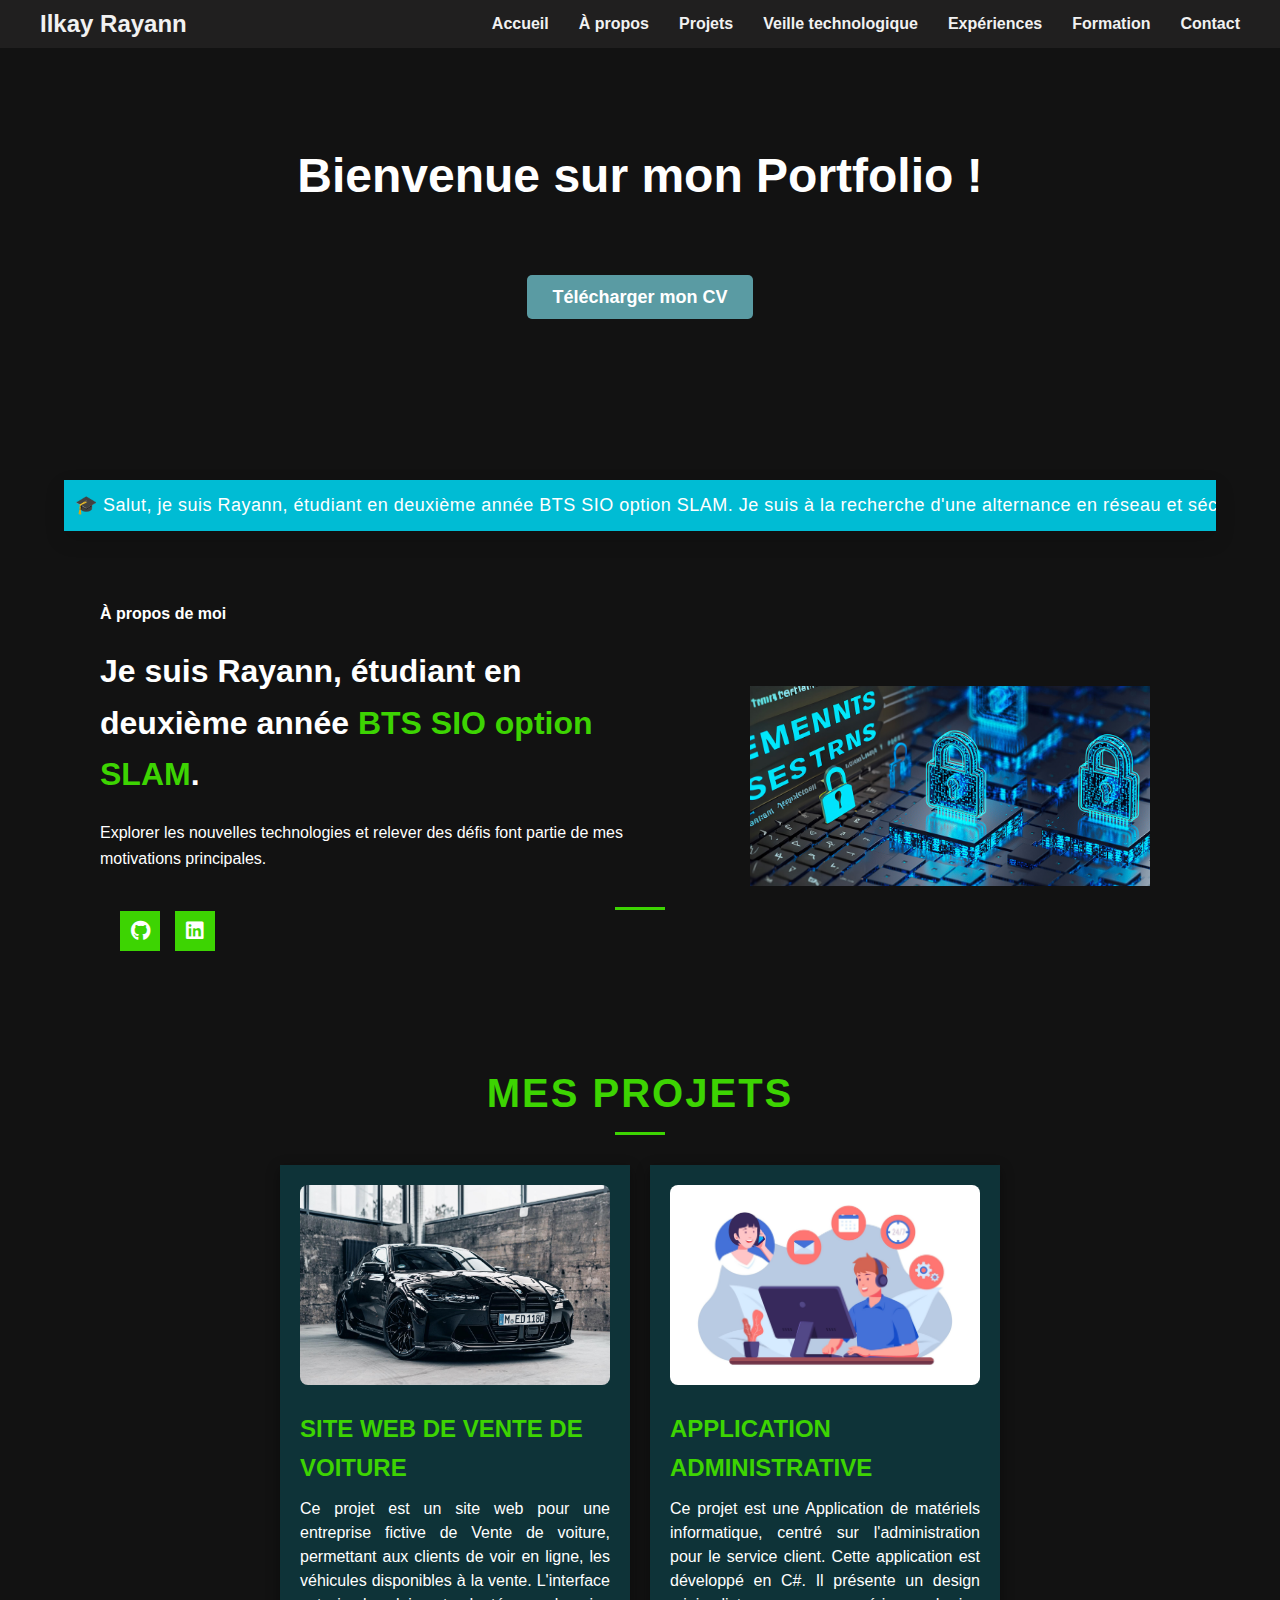
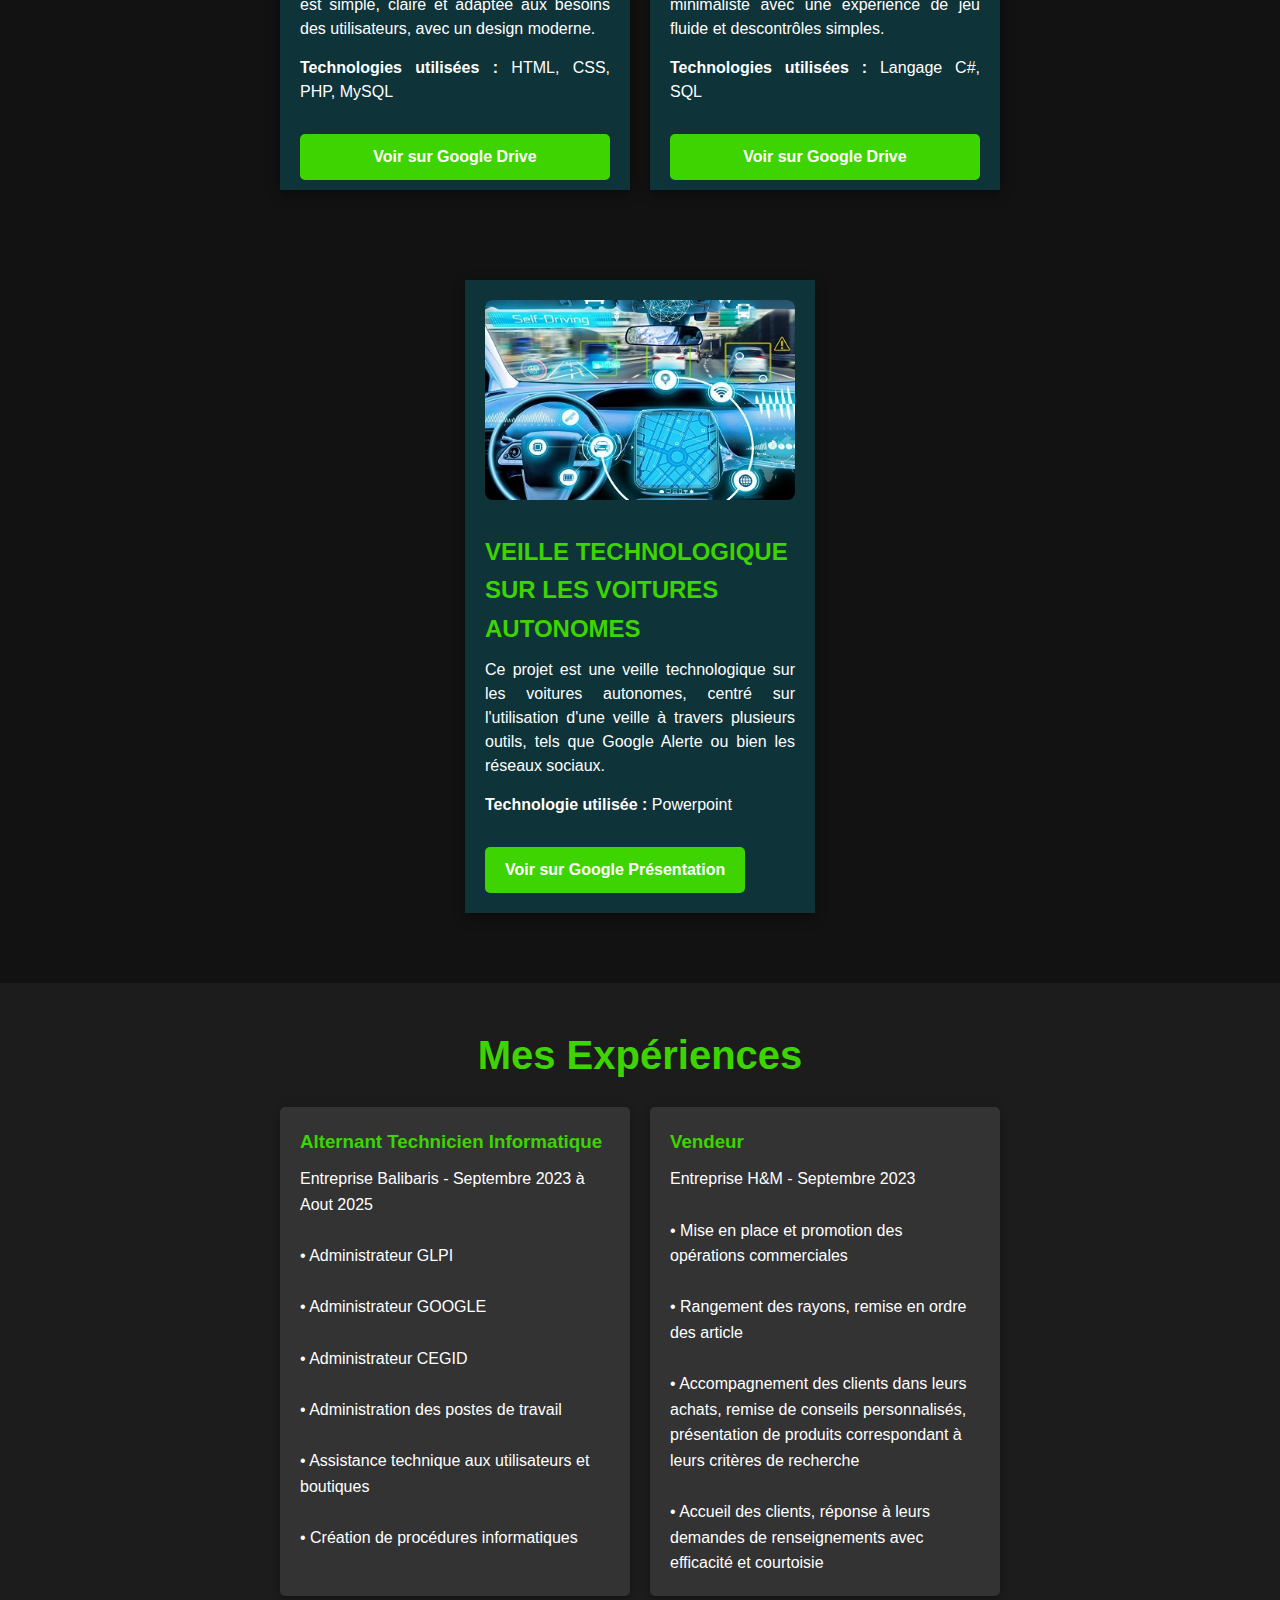
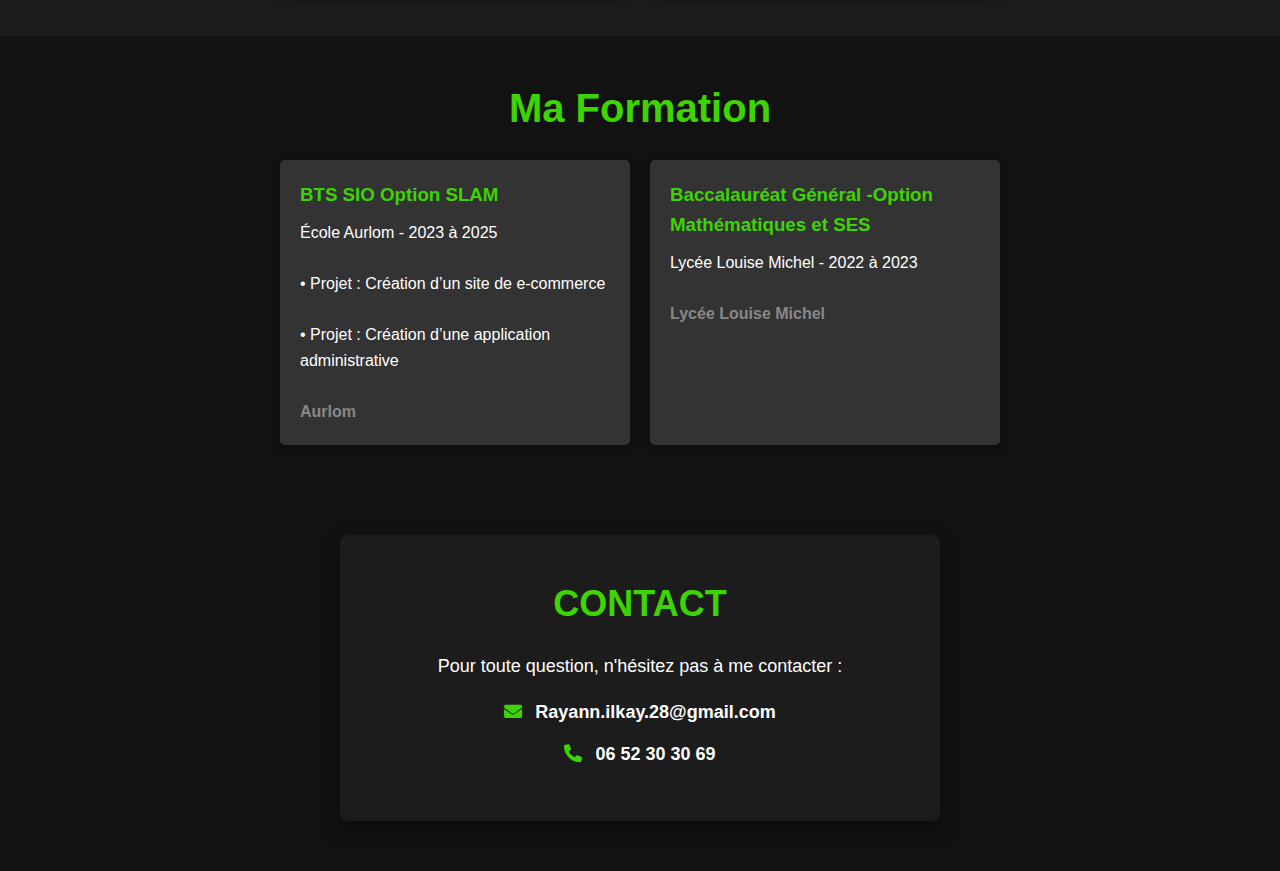
==== commit a3aa70ce: "Update index.html" ====
--- a/index.html
+++ b/index.html
@@ -69,7 +69,7 @@
             </div>
         </div>
         <div class="right-column">
-            <img src="css/images/Cyber.jpg" alt="Image de Profil" class="profile-image">
+            <img src="css/images/il.jpg" alt="Image de Profil" class="profile-image">
         </div>
     </section>
 
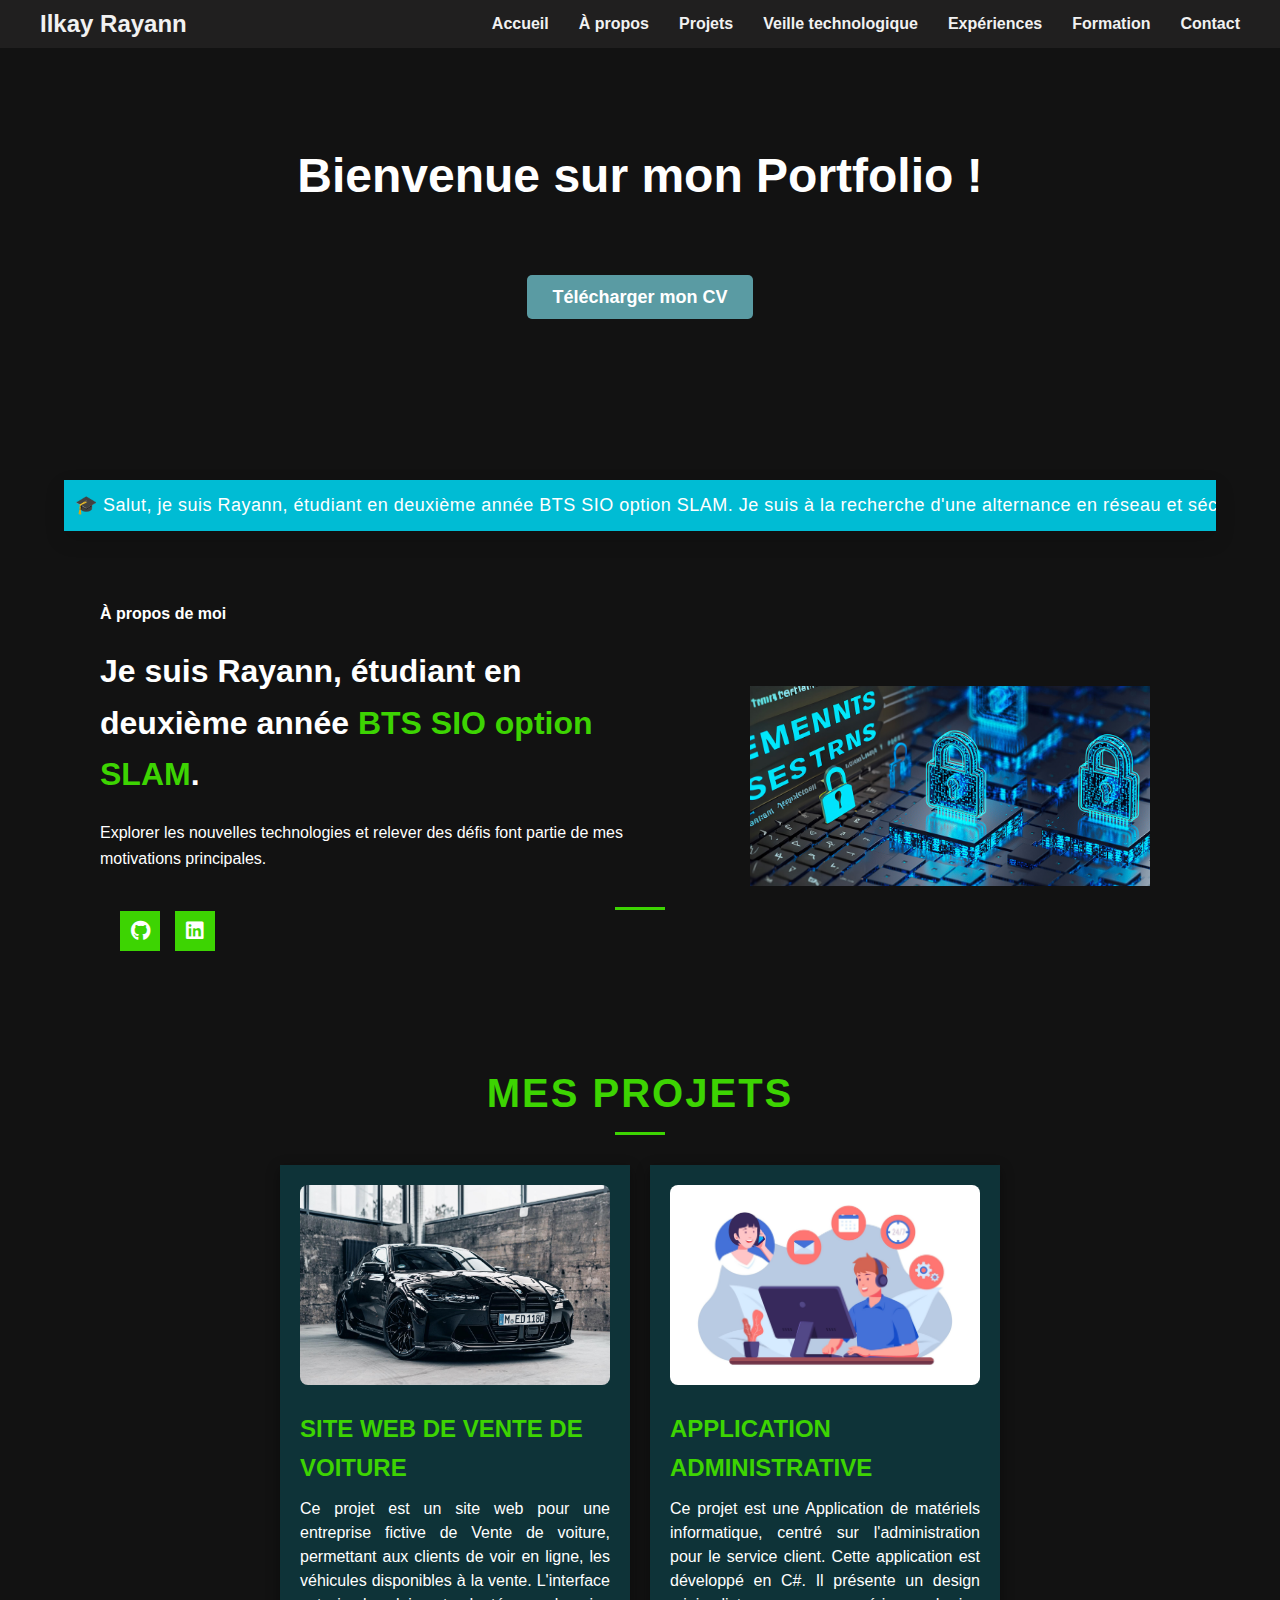
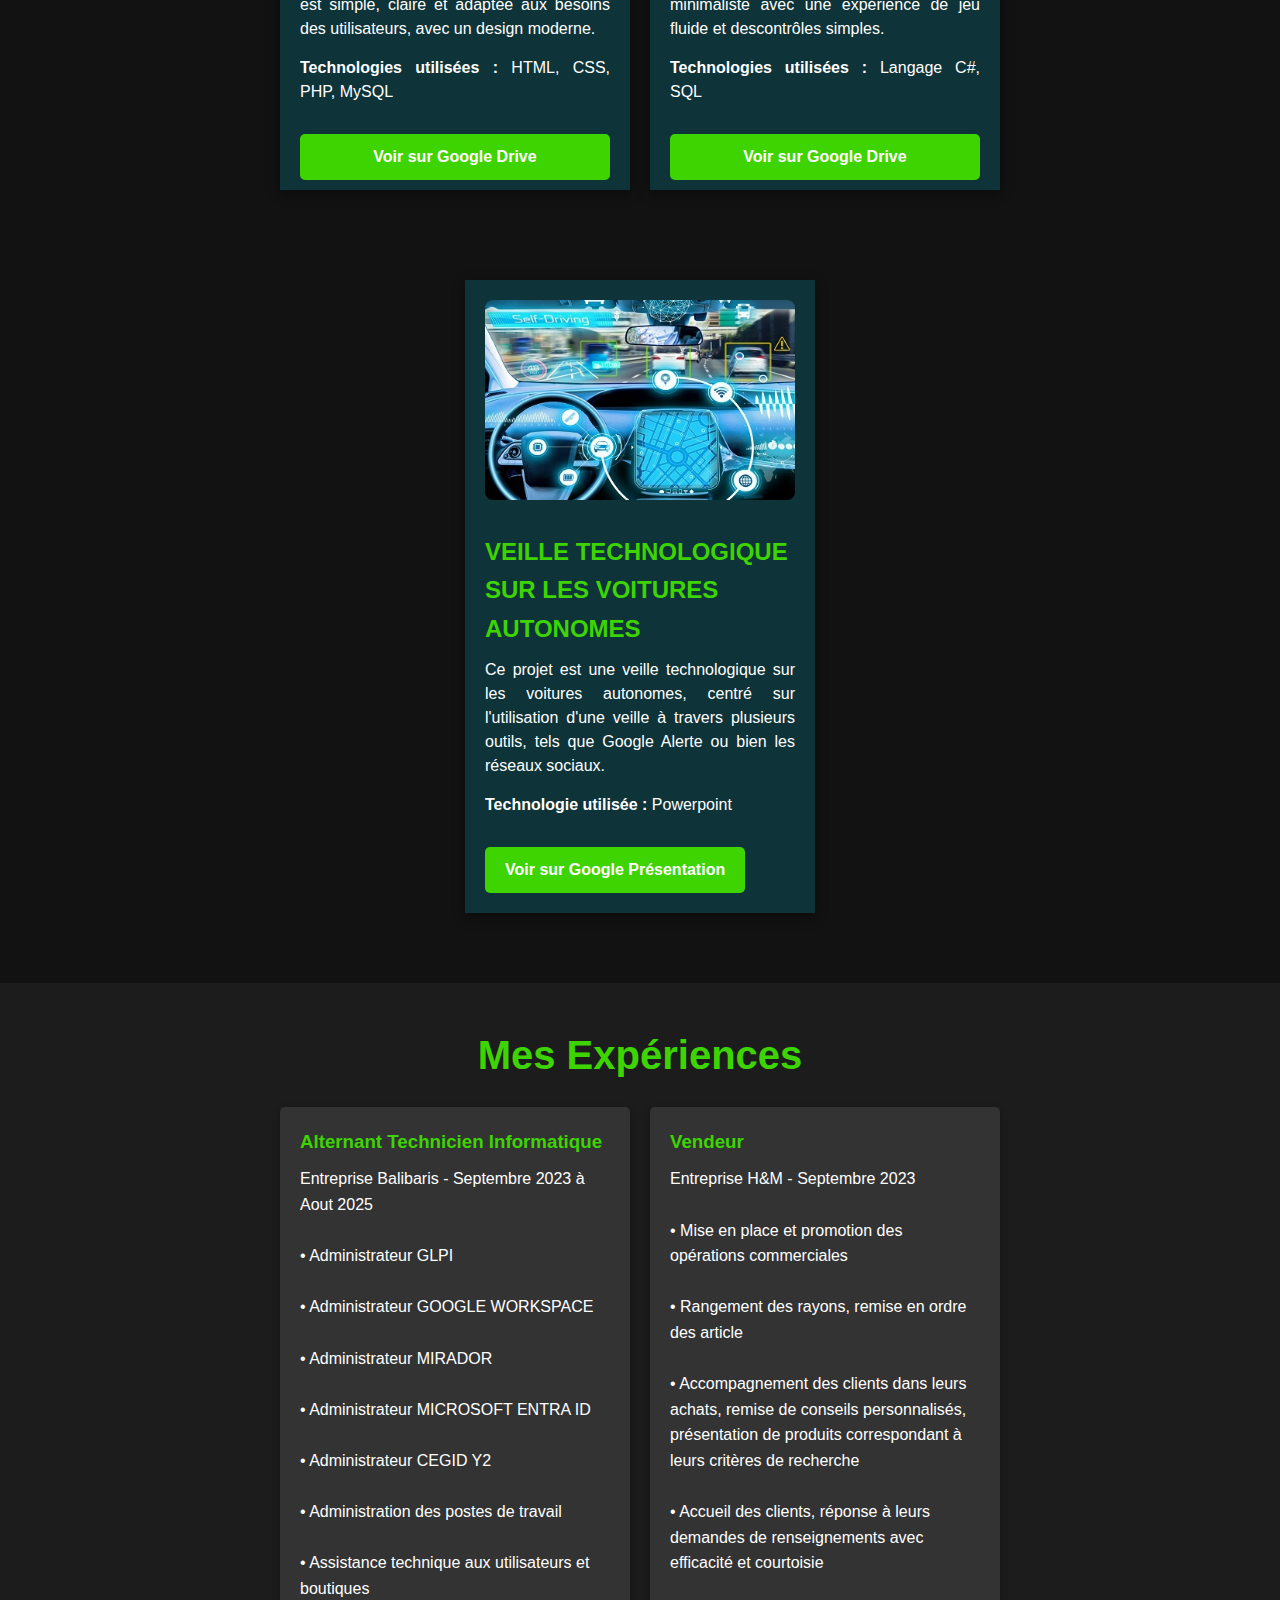
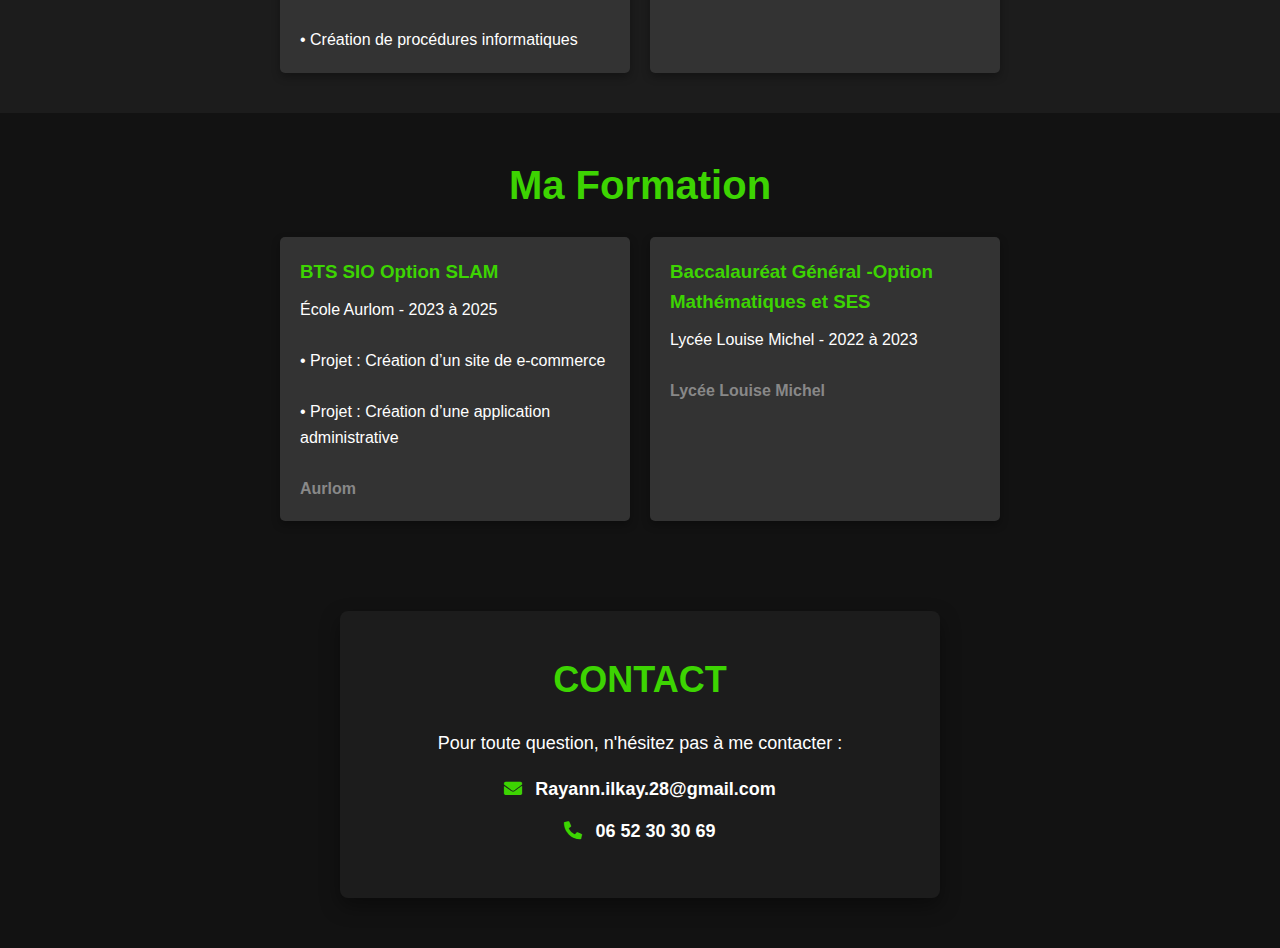
==== commit beef3f30: "Update index.html" ====
--- a/index.html
+++ b/index.html
@@ -129,11 +129,15 @@
                
                 <p>  
                    <br>• Administrateur GLPI
-              <br> <br>• Administrateur GOOGLE
-              <br> <br>• Administrateur CEGID
-              <br> <br> • Administration des postes de travail
-              <br> <br> • Assistance technique aux utilisateurs et boutiques
-              <br> <br> • Création de procédures informatiques</p>
+              <br> <br>• Administrateur GOOGLE WORKSPACE
+              <br> <br>•  Administrateur MIRADOR 
+              <br> <br>• Administrateur MICROSOFT ENTRA ID
+              <br> <br>• Administrateur CEGID Y2
+              <br> <br>• Administration des postes de travail
+              <br> <br>• Assistance technique aux utilisateurs et boutiques
+              <br> <br>• Création de procédures informatiques</p>
+
+           
            
             </div>
             <div class="experience-card">
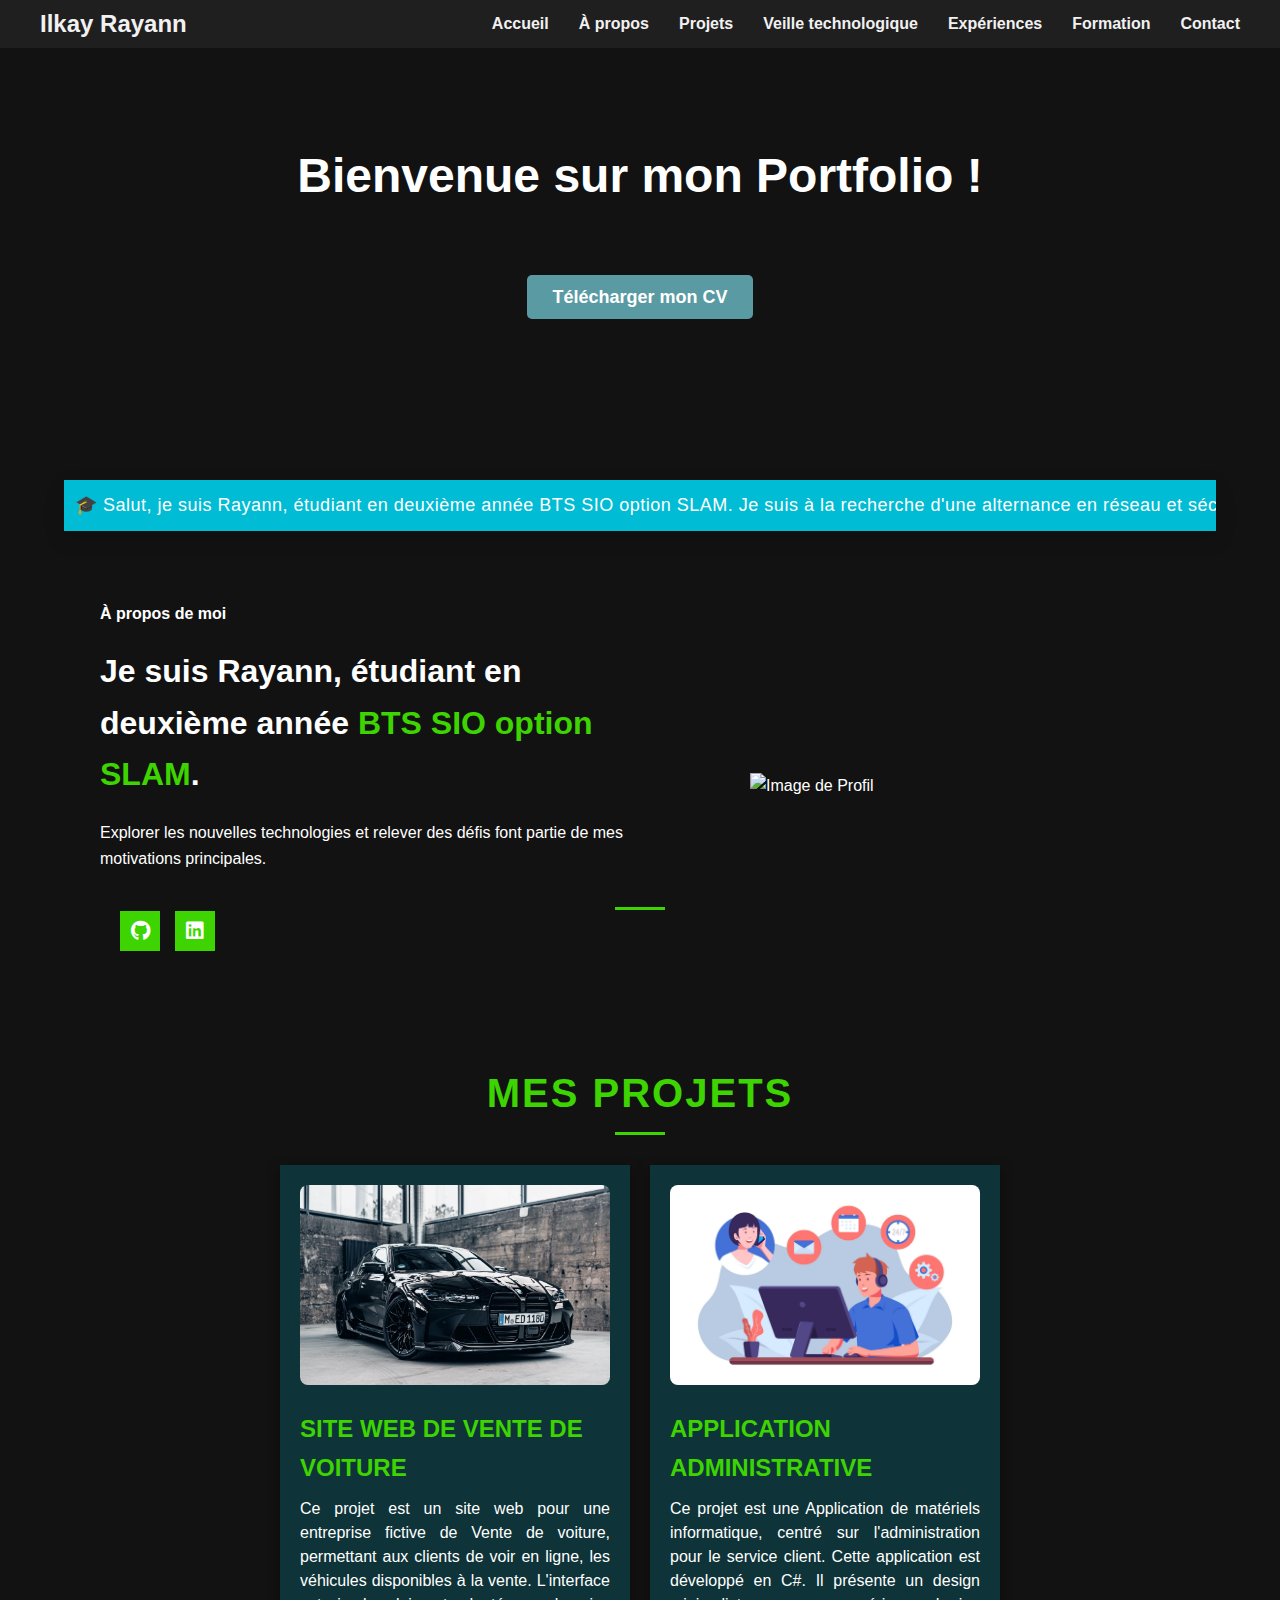
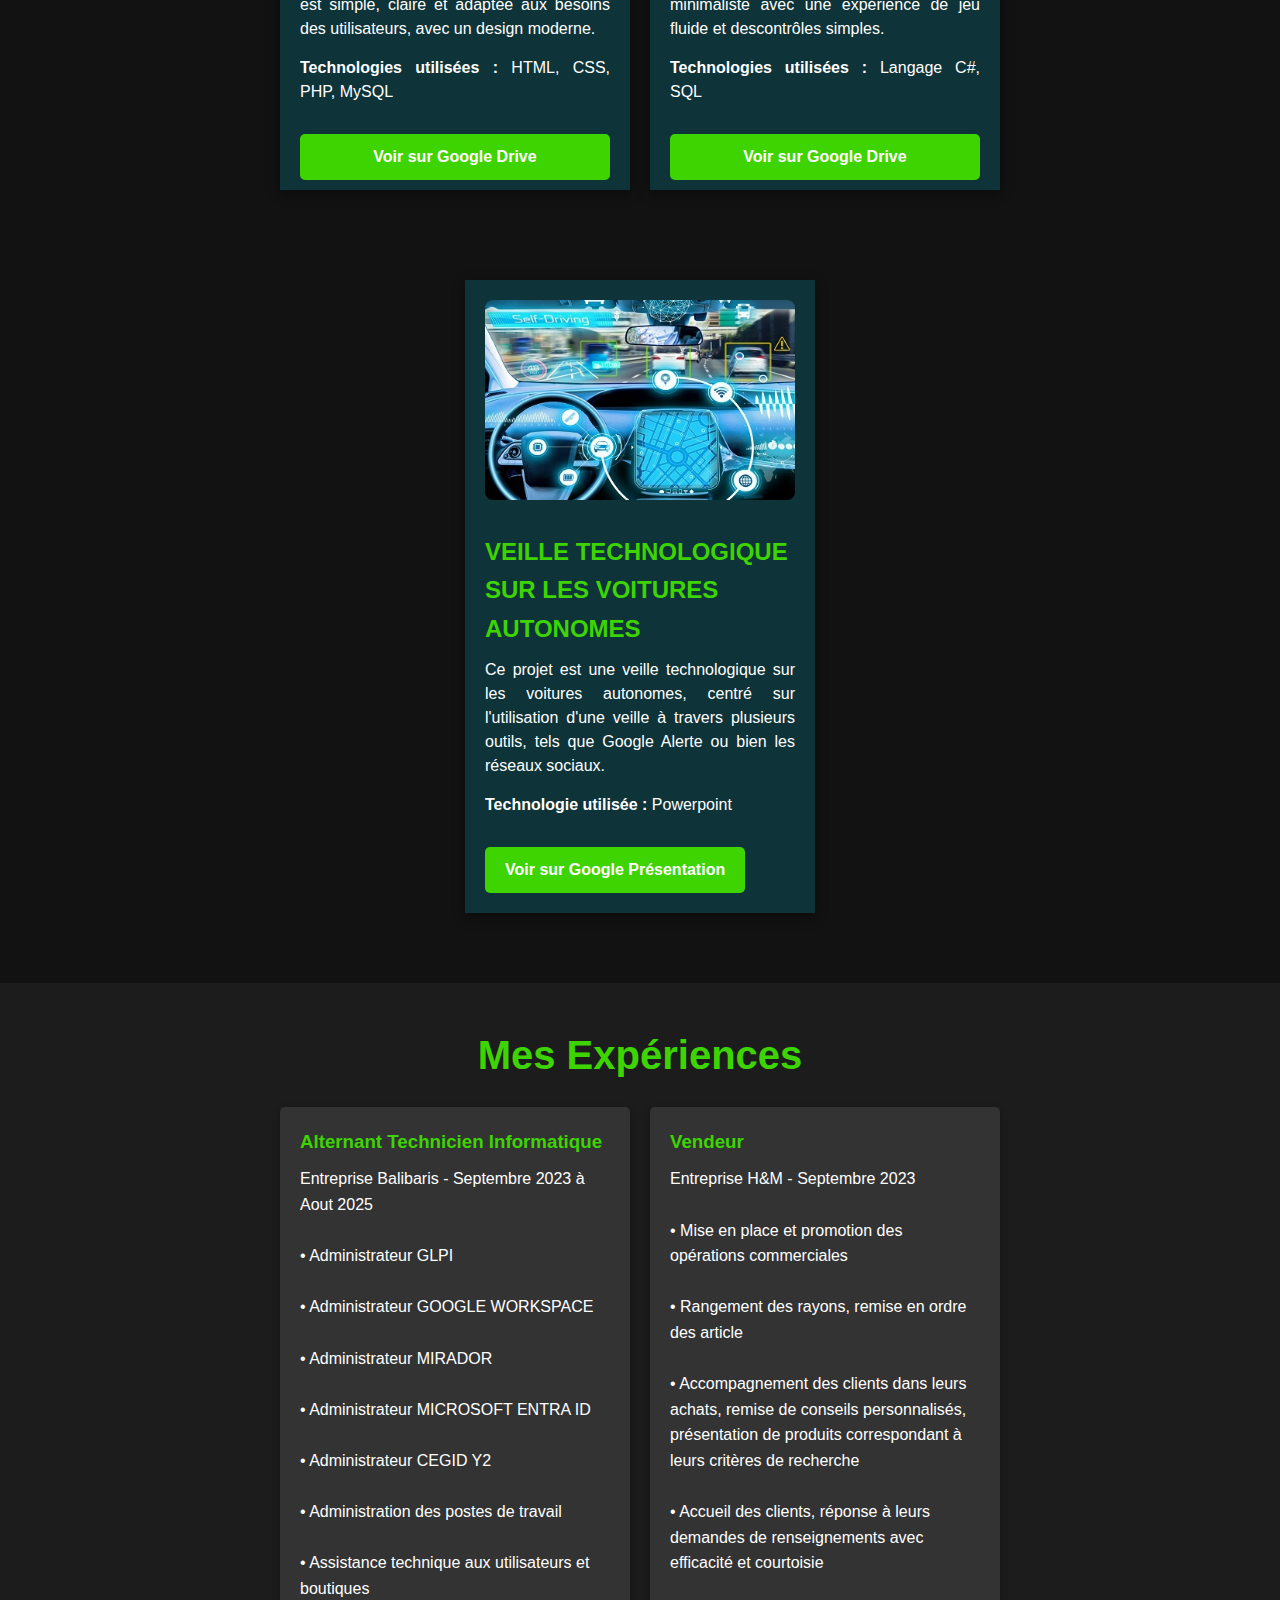
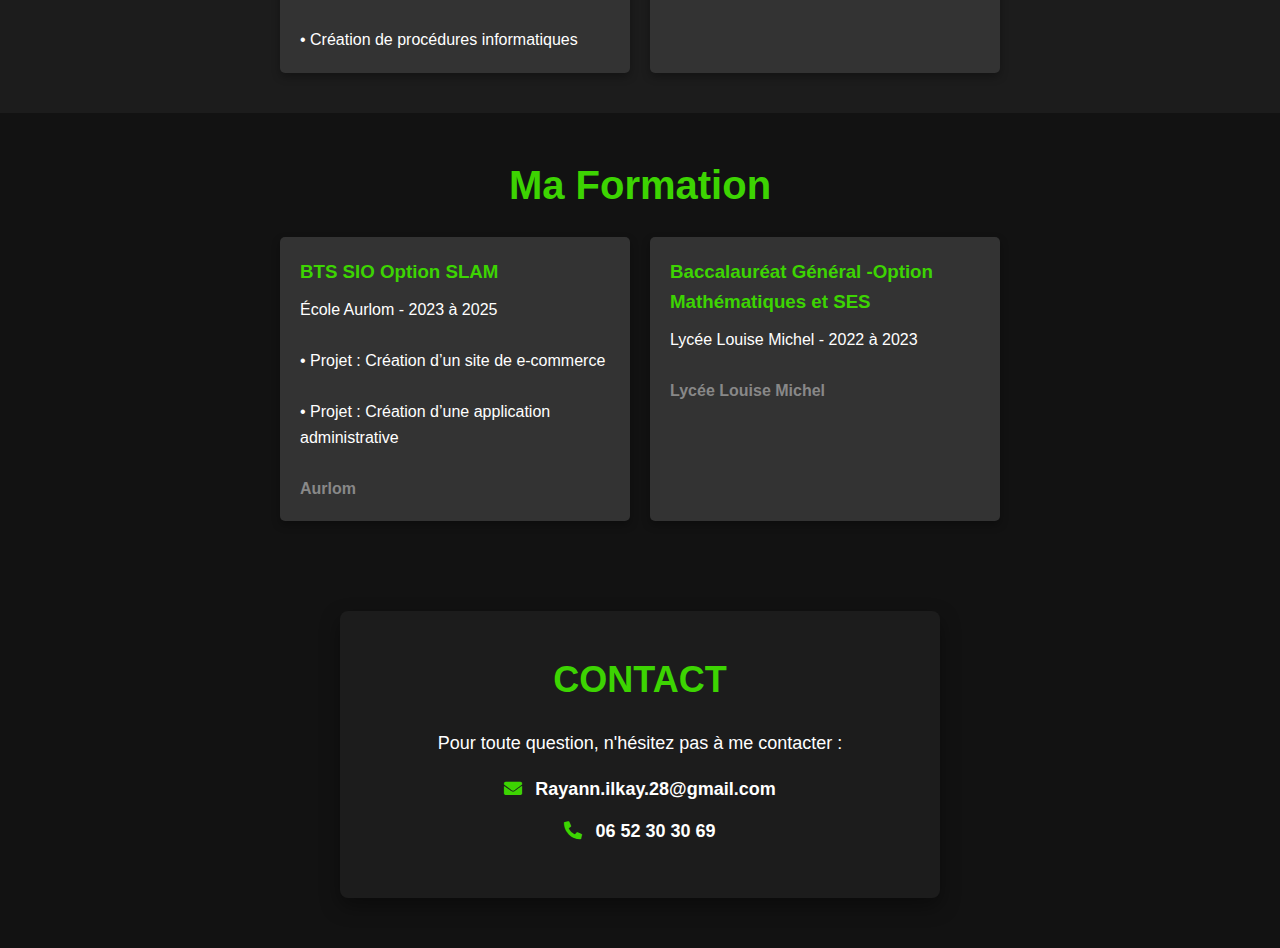
==== commit 8e8e43df: "Update index.html" ====
--- a/index.html
+++ b/index.html
@@ -69,7 +69,7 @@
             </div>
         </div>
         <div class="right-column">
-            <img src="css/images/il.jpg" alt="Image de Profil" class="profile-image">
+            <img src="css/images/it.jpg" alt="Image de Profil" class="profile-image">
         </div>
     </section>
 
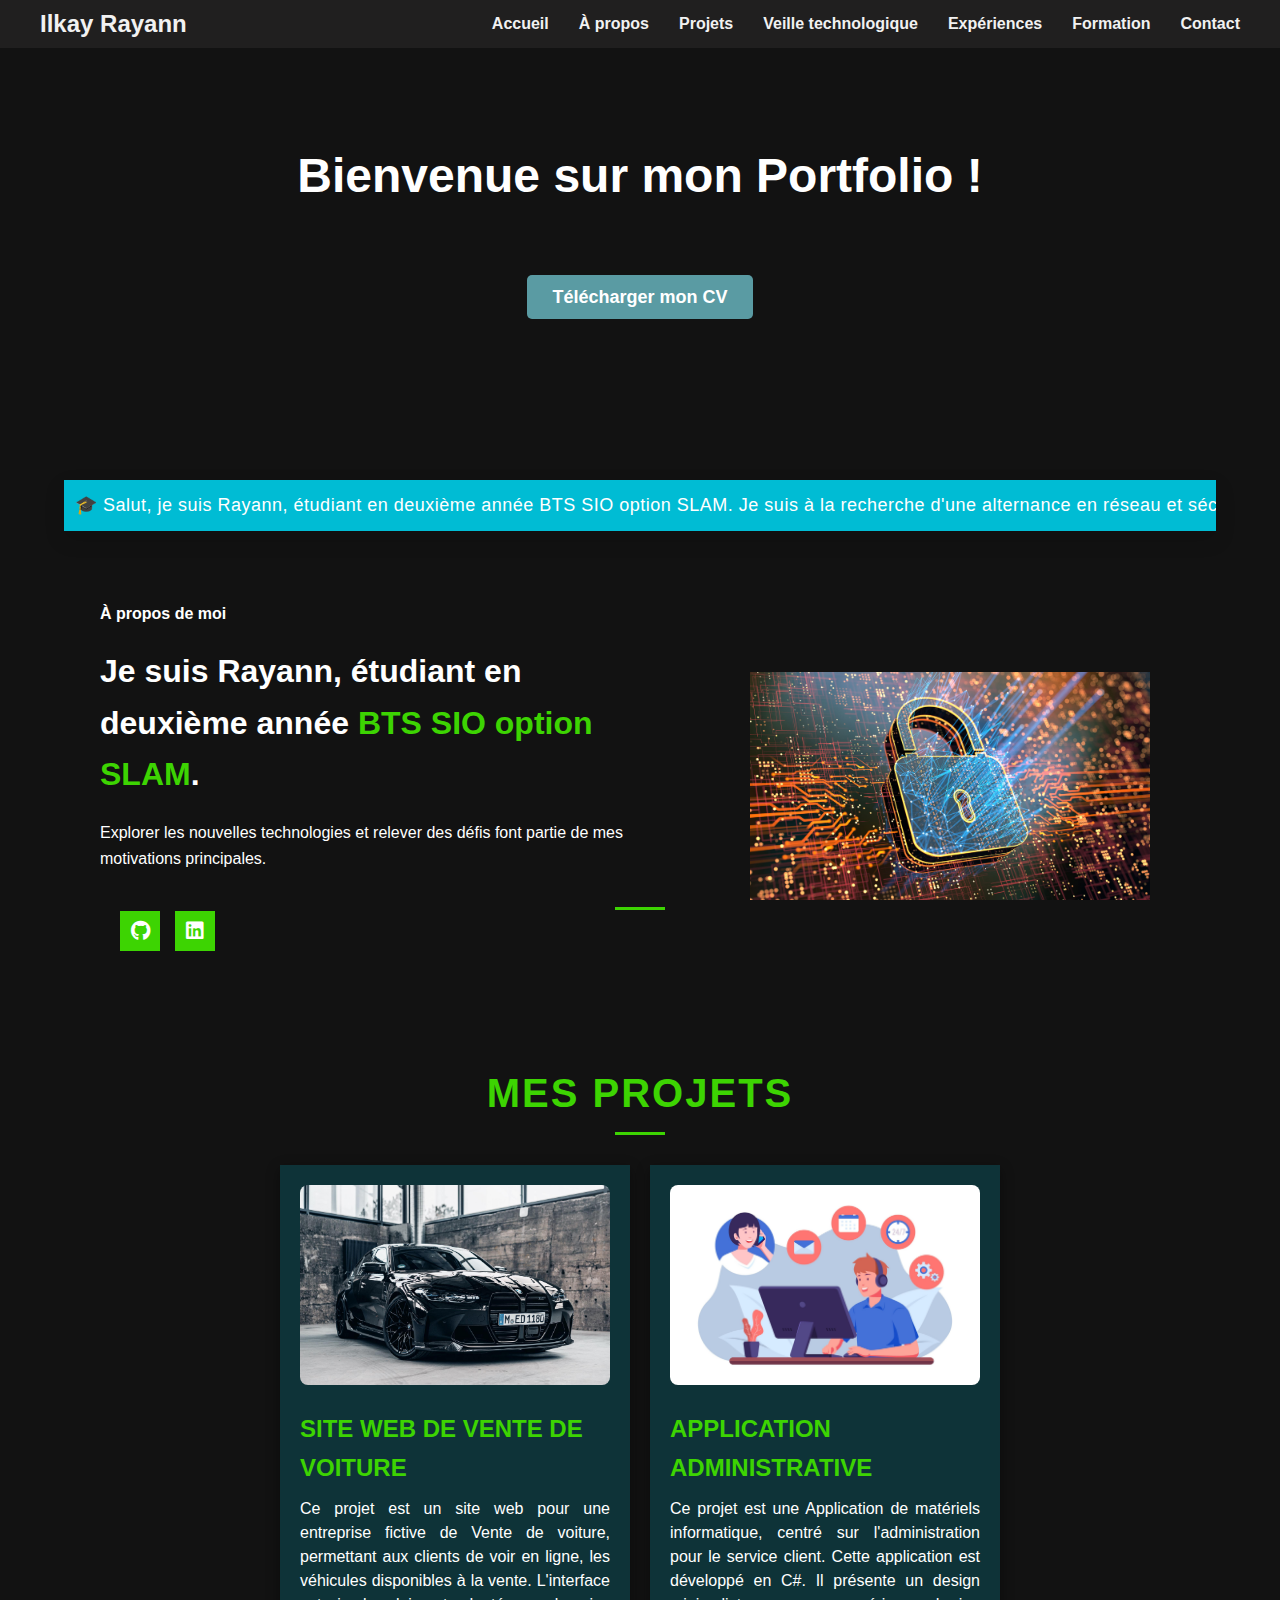
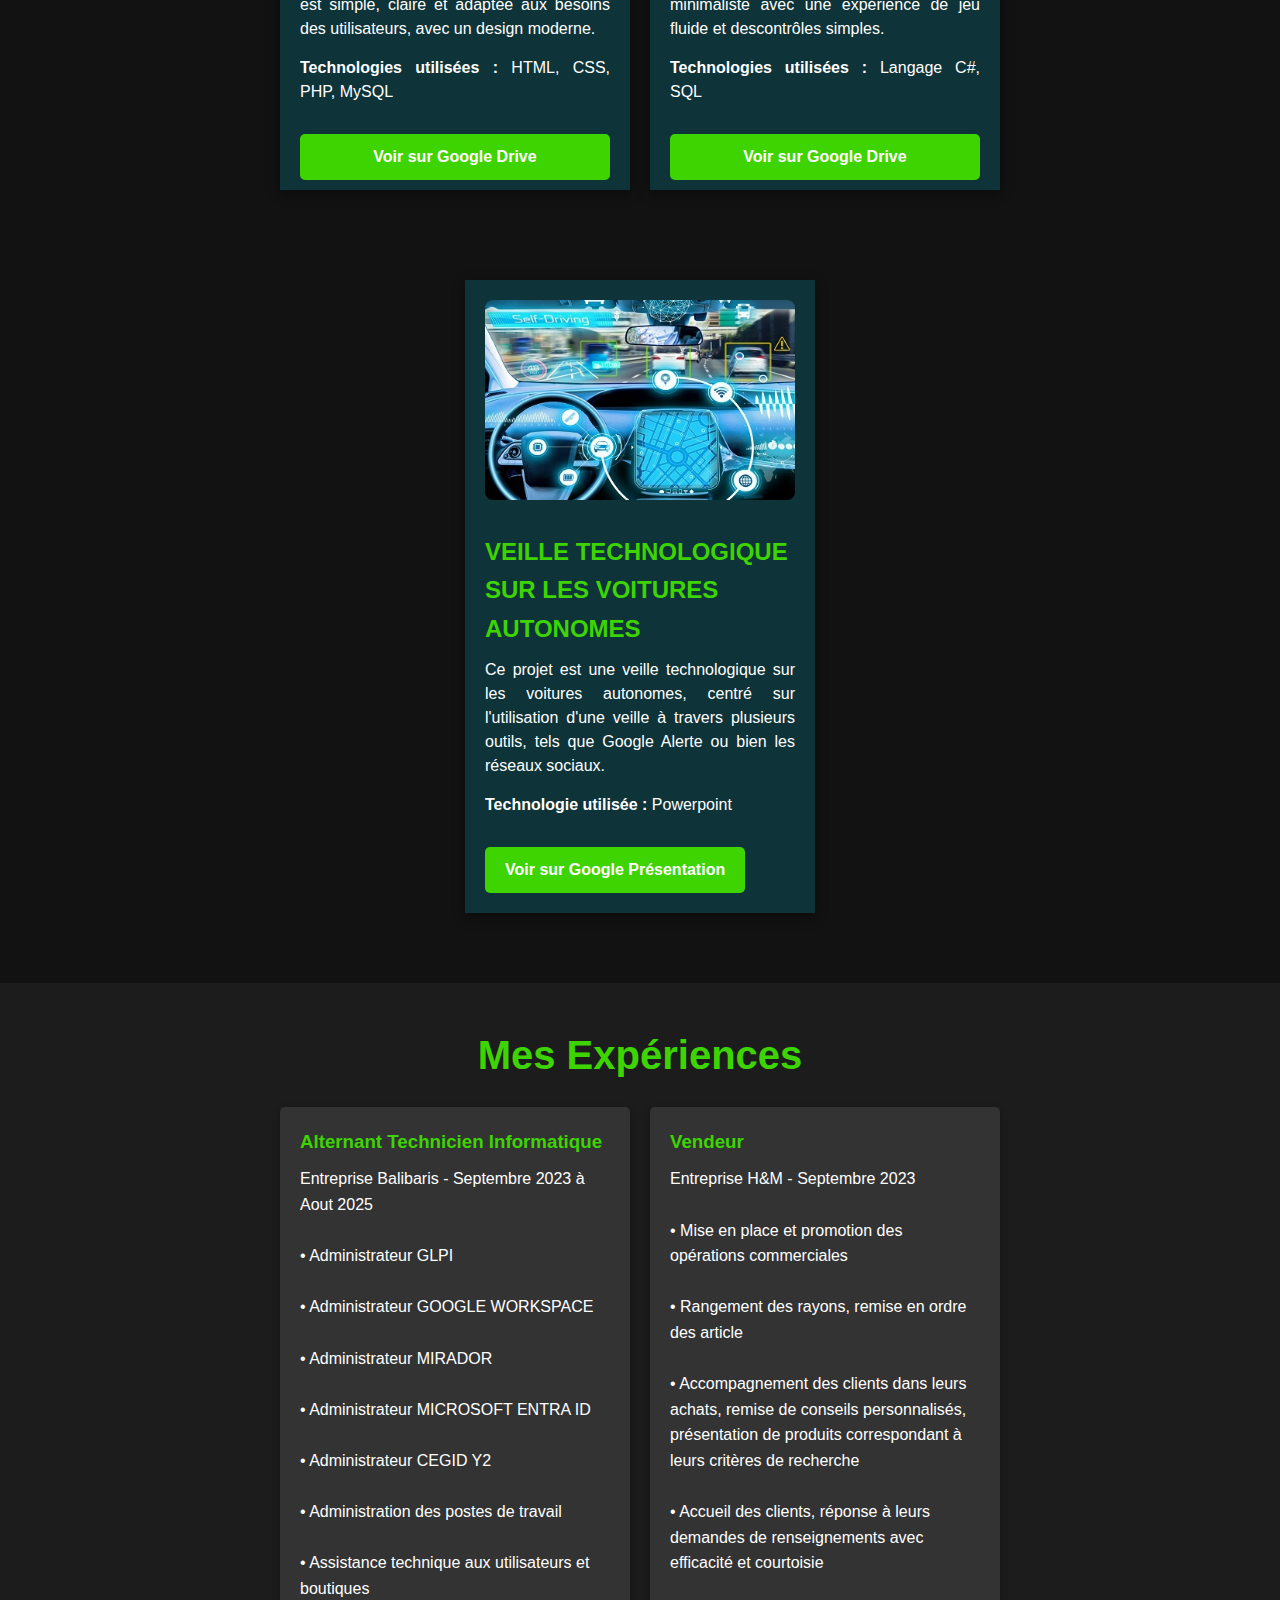
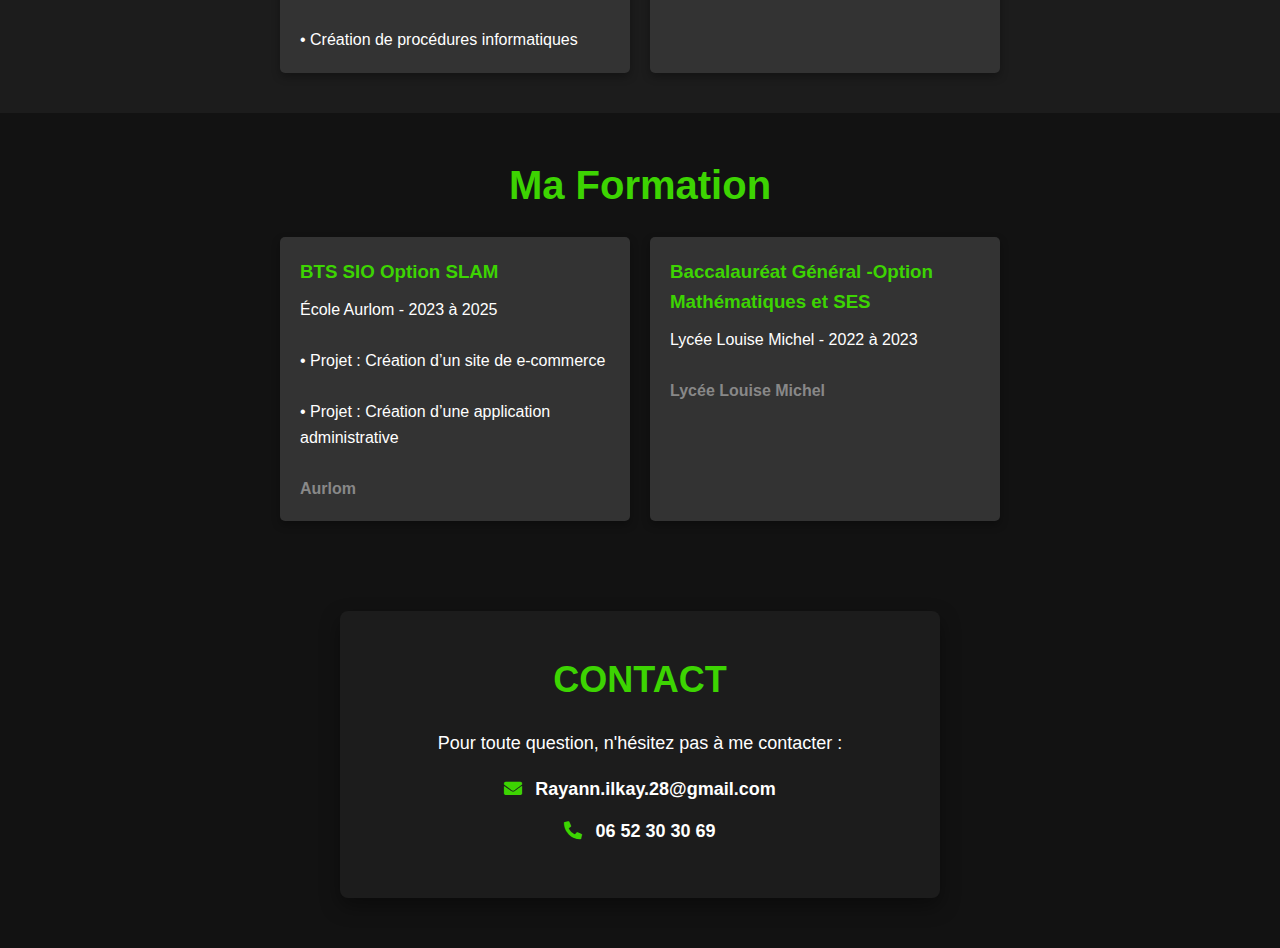
==== commit 309ad0c8: "Update index.html" ====
--- a/index.html
+++ b/index.html
@@ -69,7 +69,7 @@
             </div>
         </div>
         <div class="right-column">
-            <img src="css/images/it.jpg" alt="Image de Profil" class="profile-image">
+            <img src="it.jpg" alt="Image de Profil" class="profile-image">
         </div>
     </section>
 
